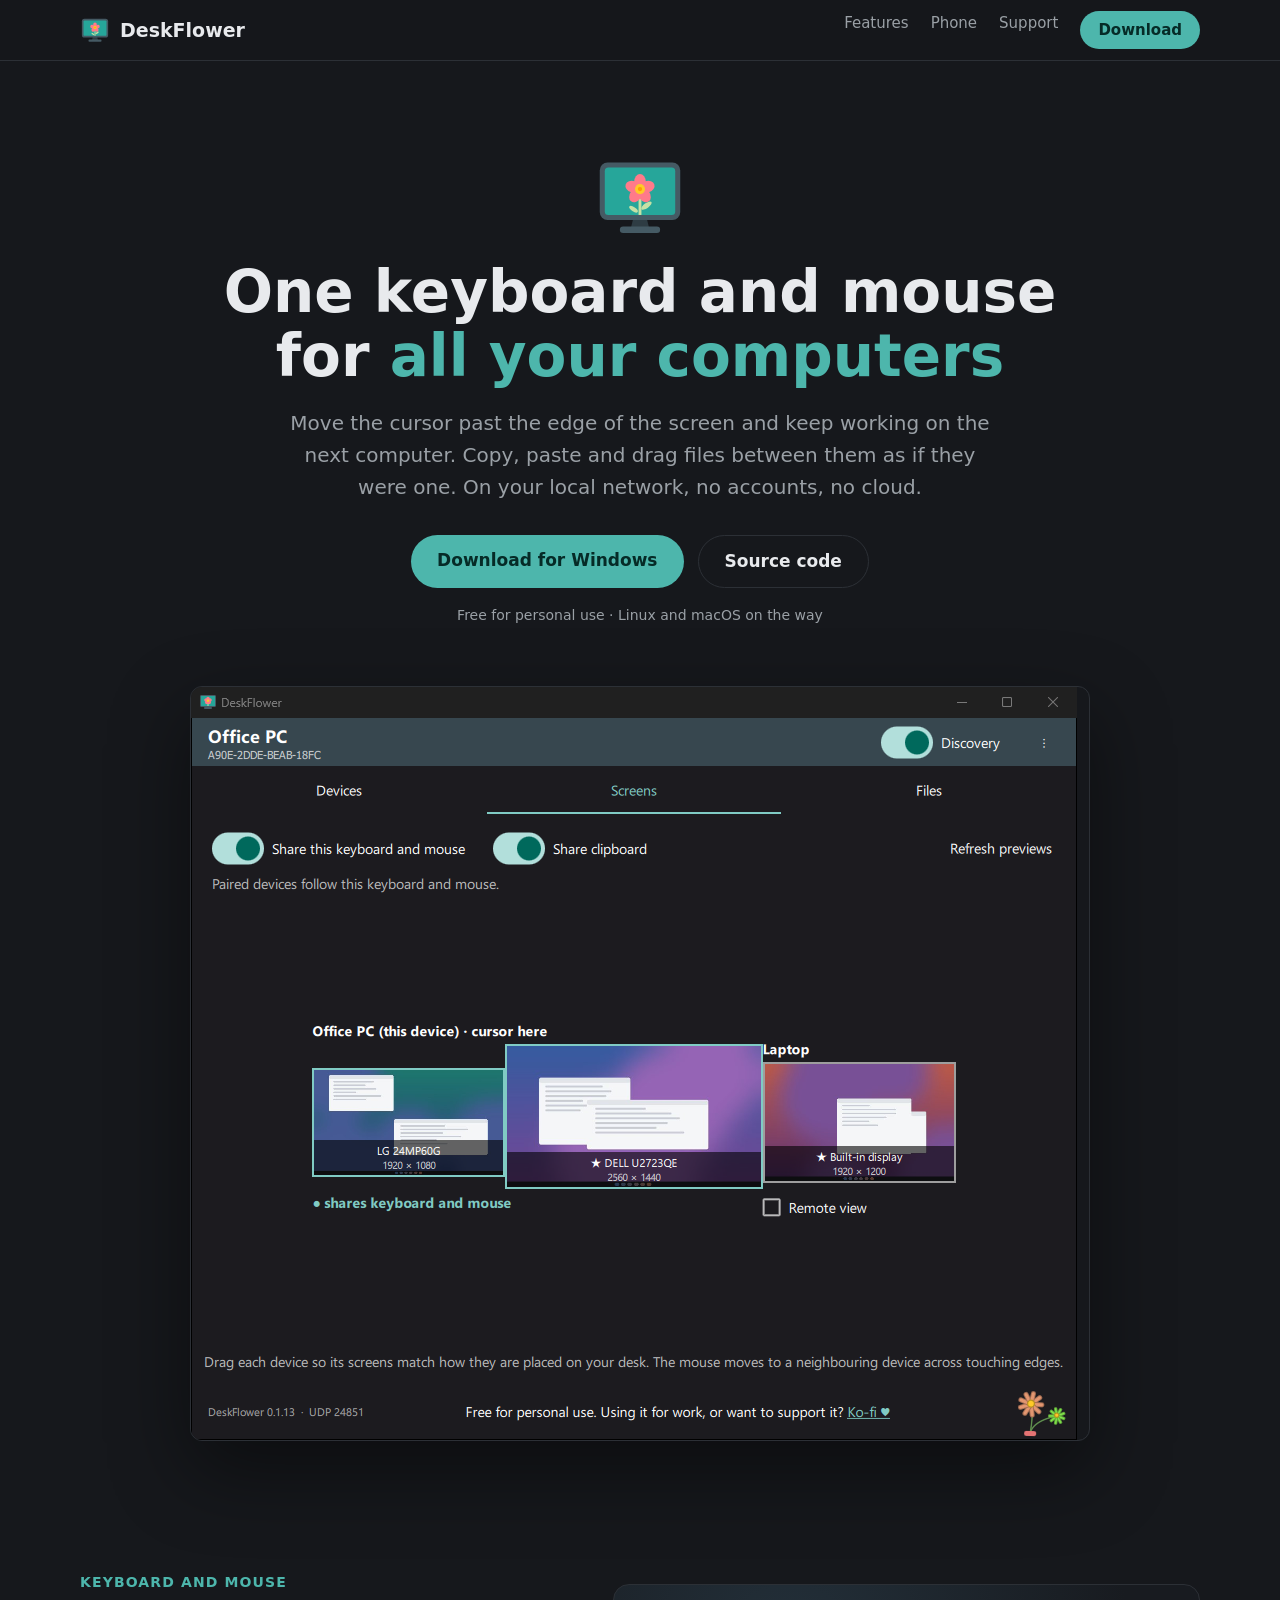
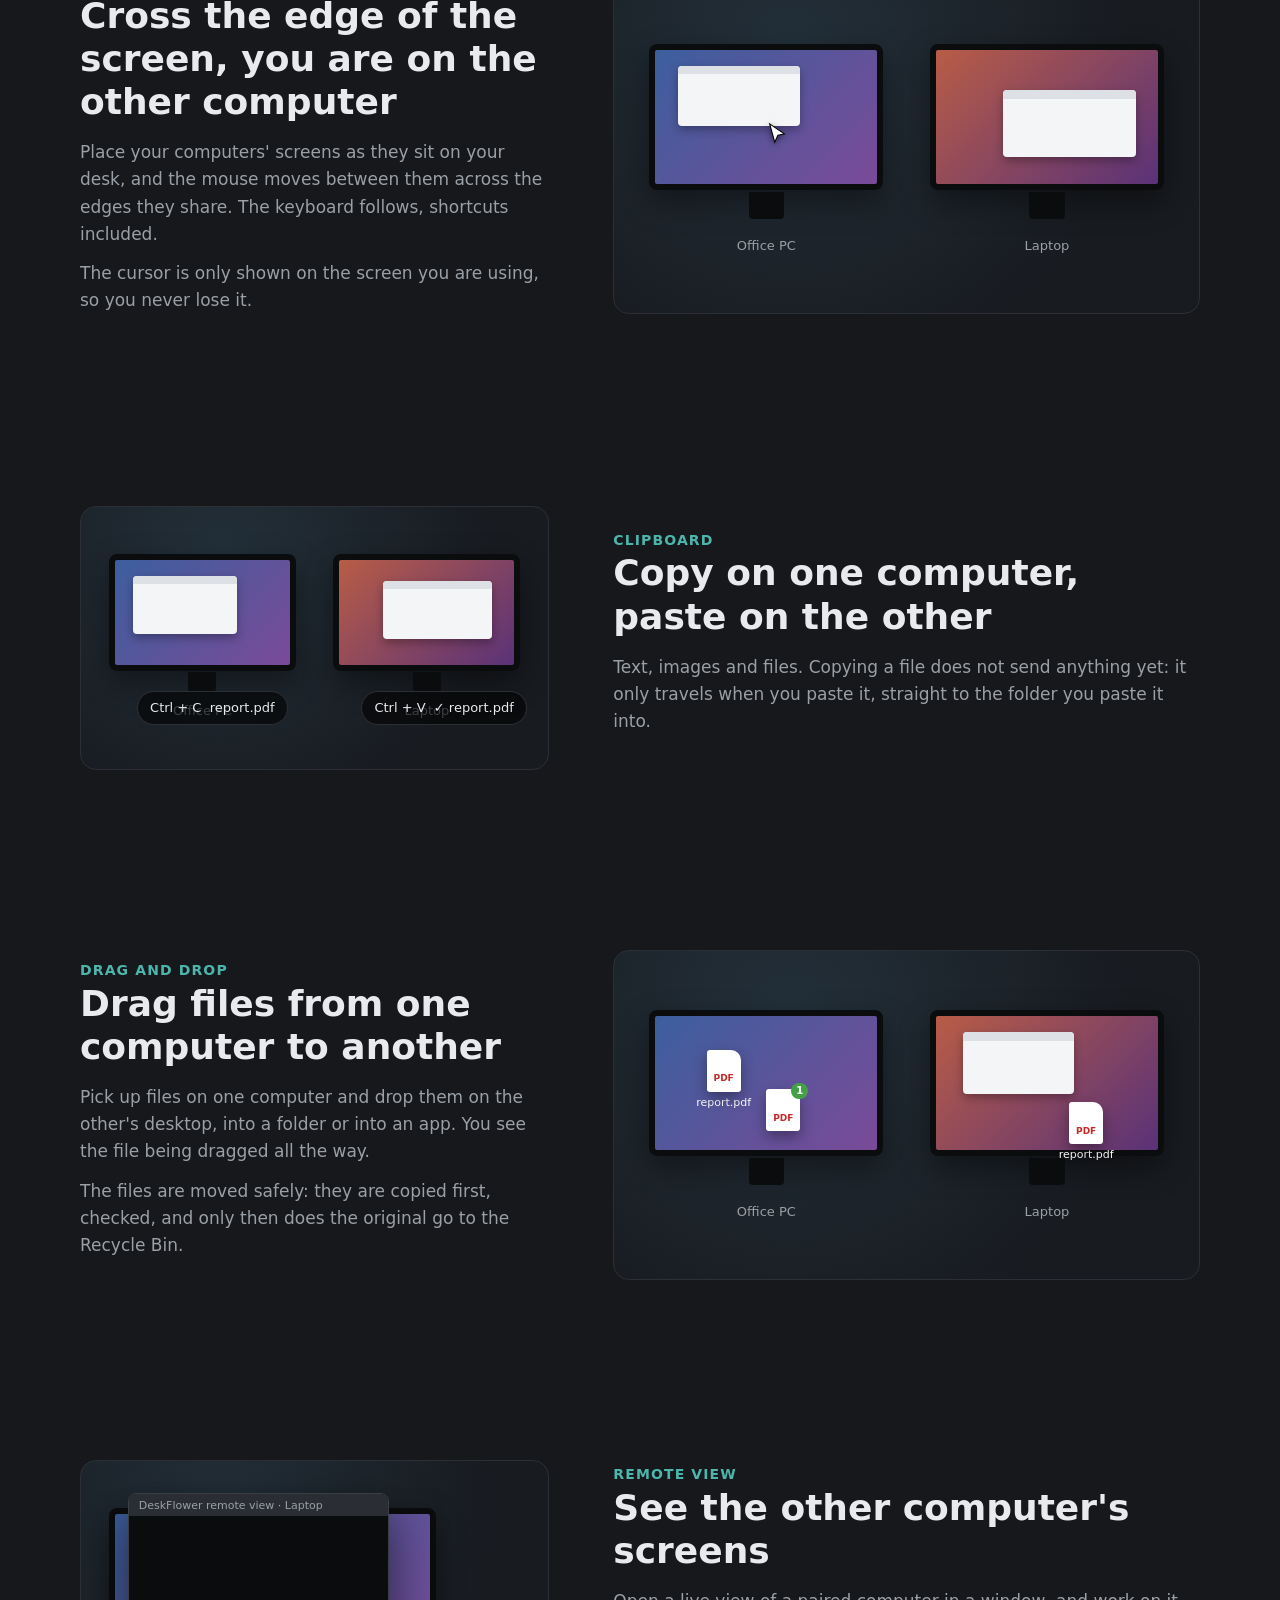
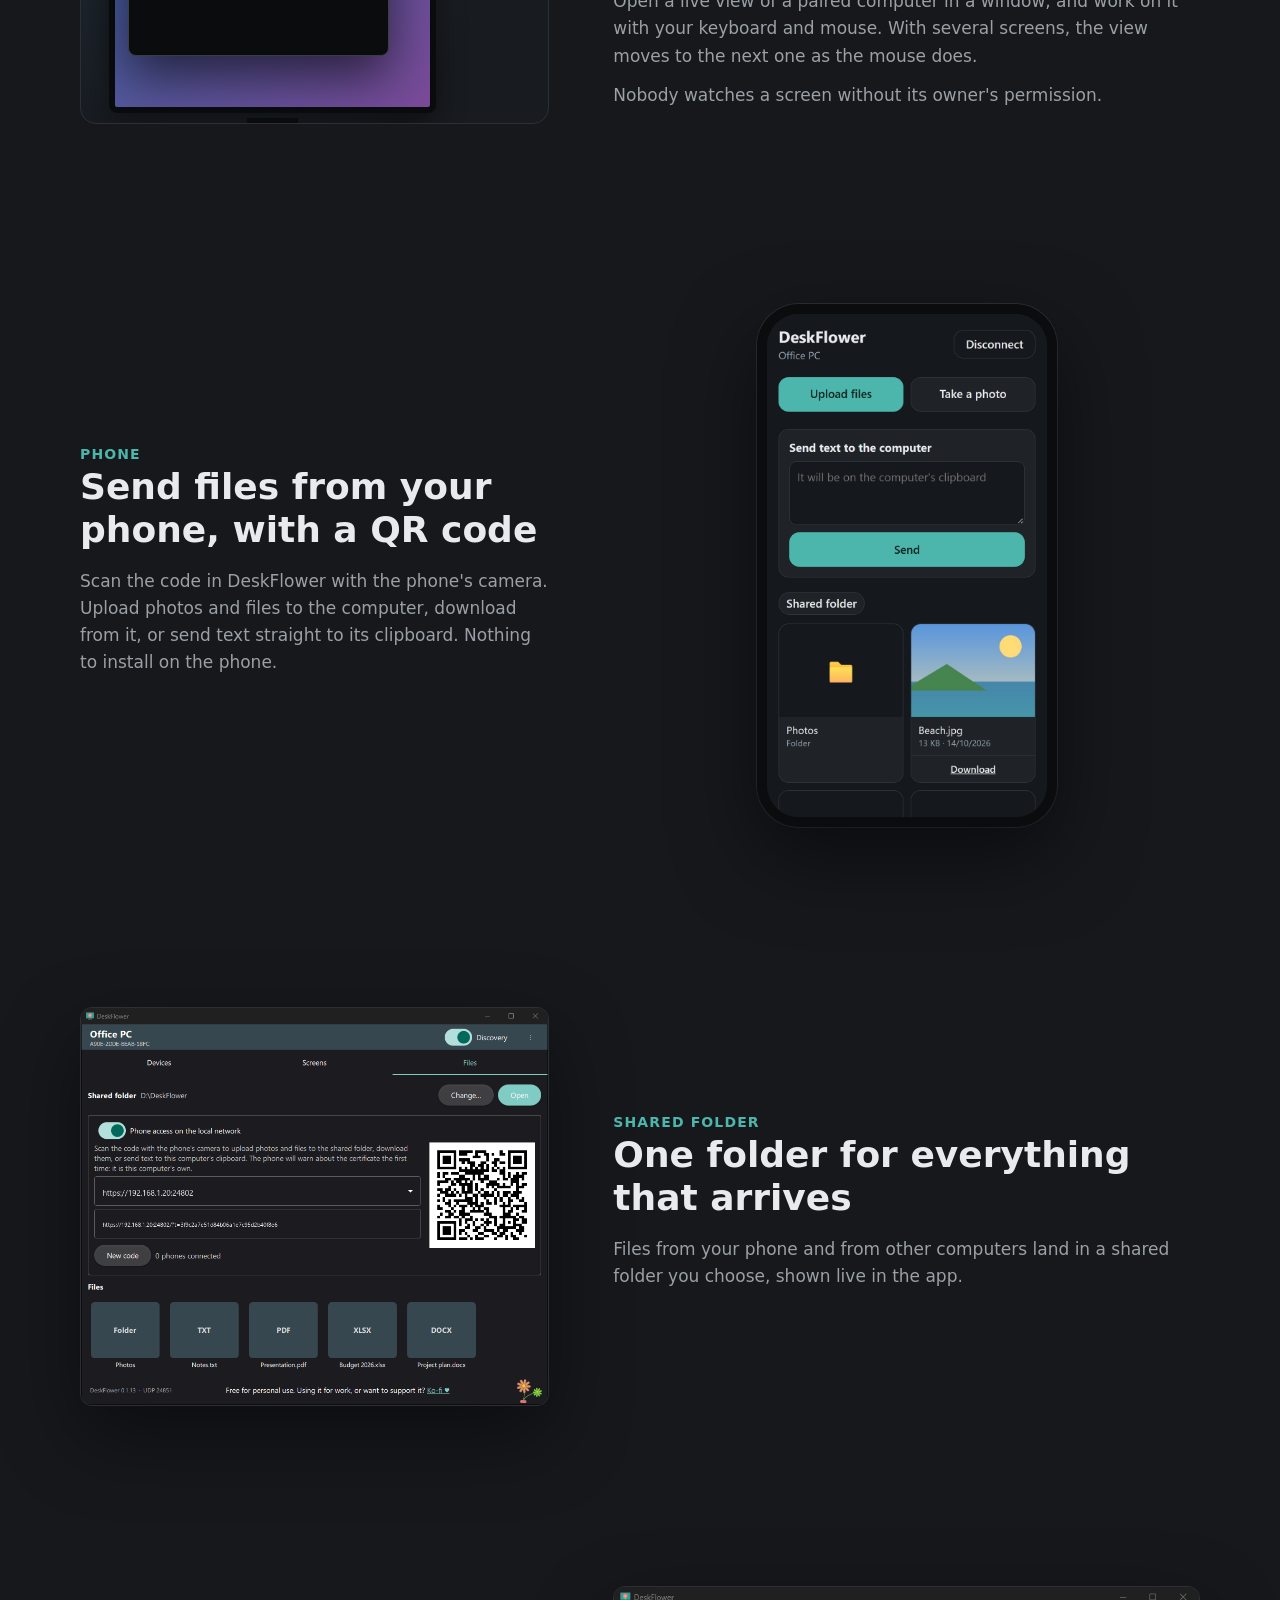
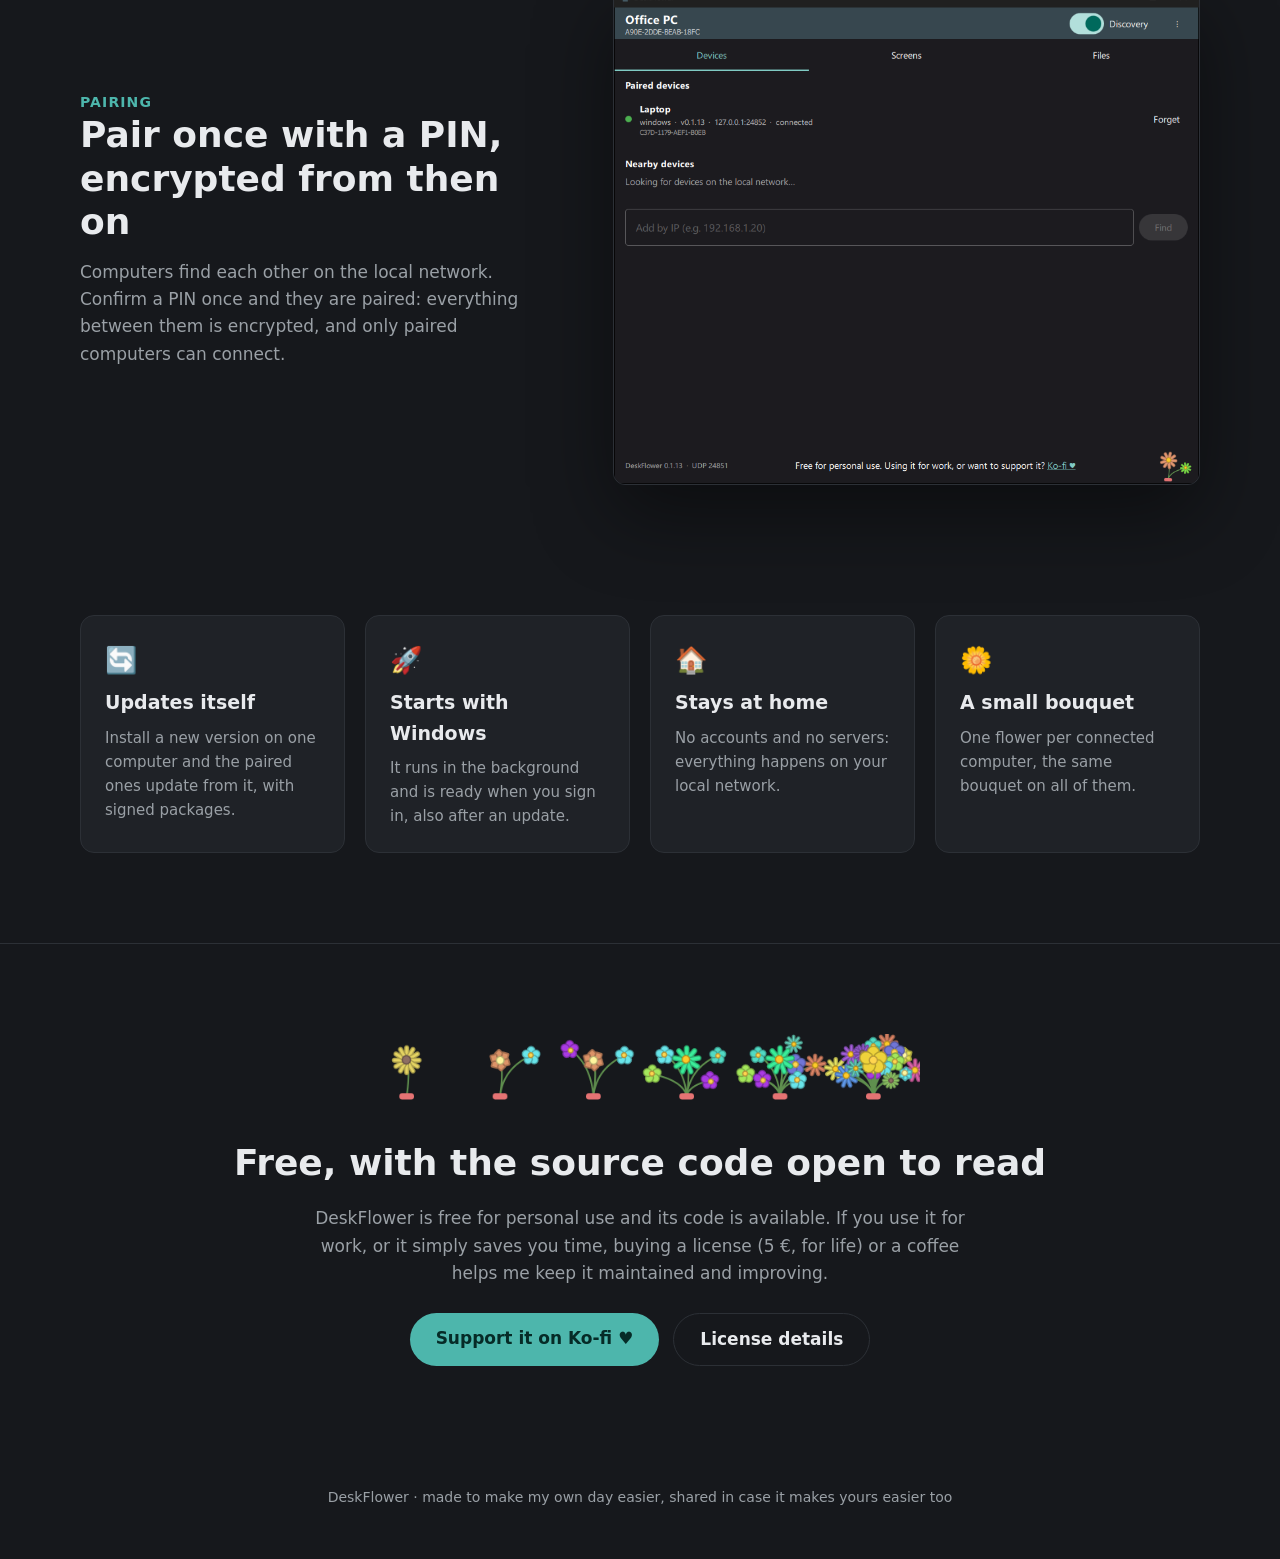
==== docs/index.html @ 0af8bdaa "DeskFlower 0.1.13 Shares keyboard, mouse, clipboard and files between computers on the local network" ====
<!doctype html>
<!-- GitHub Pages entry (Settings > Pages > Deploy from a branch: main, /docs).
     The download and source links point at REPO below: set it to the published repository. -->
<html lang="en">
<head>
  <meta charset="utf-8">
  <meta name="viewport" content="width=device-width, initial-scale=1">
  <title>DeskFlower: one keyboard and mouse for all your computers</title>
  <meta name="description" content="Share keyboard, mouse, clipboard and files between computers on your local network. Drag files from one computer to another, see their screens, send files from your phone.">
  <link rel="icon" href="img/icon.svg" type="image/svg+xml">
  <style>
    :root {
      --bg: #16181c; --panel: #1f2227; --line: #2c3036; --text: #e8eaed; --muted: #9aa0a6;
      --accent: #4db6ac; --accent-dark: #00796b; --petal: #f48fb1;
    }
    * { box-sizing: border-box; }
    html { scroll-behavior: smooth; }
    body { margin: 0; background: var(--bg); color: var(--text); line-height: 1.6;
           font: 17px/1.6 "Segoe UI", system-ui, -apple-system, Roboto, sans-serif; }
    a { color: var(--accent); }
    img { max-width: 100%; height: auto; display: block; }
    .wrap { width: min(1120px, 92vw); margin: 0 auto; }

    /* Header */
    header { position: sticky; top: 0; z-index: 10; background: rgba(22, 24, 28, .85);
             backdrop-filter: blur(10px); border-bottom: 1px solid var(--line); }
    header .wrap { display: flex; align-items: center; gap: 12px; height: 60px; }
    header .brand { display: flex; align-items: center; gap: 10px; font-weight: 700; font-size: 19px;
                    color: var(--text); text-decoration: none; }
    header nav { margin-left: auto; display: flex; gap: 22px; }
    header nav a { color: var(--muted); text-decoration: none; font-size: 15px; }
    header nav a:hover { color: var(--text); }
    @media (max-width: 700px) { header nav a:not(.btn) { display: none; } }

    .btn { display: inline-block; padding: 12px 26px; border-radius: 999px; background: var(--accent);
           color: #062b27; font-weight: 600; text-decoration: none; transition: transform .15s; }
    .btn:hover { transform: translateY(-2px); }
    .btn.ghost { background: transparent; color: var(--text); border: 1px solid var(--line); }
    header .btn { padding: 7px 18px; font-size: 15px; }

    /* Hero */
    .hero { text-align: center; padding: 90px 0 40px; }
    .hero img.logo { width: 92px; margin: 0 auto 18px; animation: sway 5s ease-in-out infinite; transform-origin: bottom; }
    .hero h1 { font-size: clamp(34px, 6vw, 58px); line-height: 1.1; margin: 0 0 18px; }
    .hero h1 span { color: var(--accent); }
    .hero p { color: var(--muted); font-size: 20px; max-width: 720px; margin: 0 auto 32px; }
    .hero .actions { display: flex; gap: 14px; justify-content: center; flex-wrap: wrap; }
    .hero .note { font-size: 14px; margin-top: 16px; }
    .hero .shot { margin: 60px auto 0; max-width: 900px; }
    @keyframes sway { 50% { transform: rotate(4deg); } }

    .shot { border-radius: 12px; overflow: hidden; border: 1px solid var(--line);
            box-shadow: 0 30px 80px rgba(0, 0, 0, .45); }

    /* Features, revealed while scrolling */
    .feature { display: grid; grid-template-columns: 1fr 1.25fr; gap: 64px; align-items: center; padding: 90px 0; }
    .feature:nth-of-type(even) .text { order: 2; }
    .feature h2 { font-size: clamp(26px, 3.4vw, 36px); line-height: 1.2; margin: 0 0 16px; }
    .feature p { color: var(--muted); margin: 0 0 12px; }
    .feature .tag { color: var(--accent); font-weight: 600; font-size: 14px; letter-spacing: .08em; text-transform: uppercase; }
    @media (max-width: 860px) {
      .feature { grid-template-columns: 1fr; gap: 32px; padding: 60px 0; }
      .feature:nth-of-type(even) .text { order: 0; }
    }
    .reveal { opacity: 0; transform: translateY(40px); transition: opacity .8s ease, transform .8s ease; }
    .reveal.visible { opacity: 1; transform: none; }
    .reveal .media { transition: transform 1s ease .15s; transform: scale(.96); }
    .reveal.visible .media { transform: none; }
    @media (prefers-reduced-motion: reduce) {
      .reveal, .reveal .media { opacity: 1; transform: none; transition: none; }
      *, *::before, *::after { animation: none !important; }
    }

    .phone { width: 300px; margin: 0 auto; border: 10px solid #0b0c0e; border-radius: 42px; overflow: hidden;
             box-shadow: 0 30px 80px rgba(0, 0, 0, .5), 0 0 0 1px var(--line); }
    .phone img { width: 100%; aspect-ratio: 390 / 700; object-fit: cover; object-position: top; }

    /* Illustrations: two computers on a desk */
    .desk { position: relative; aspect-ratio: 16 / 9; border-radius: 16px; background:
            radial-gradient(circle at 30% 20%, #23303a, #181b20 70%); border: 1px solid var(--line); overflow: hidden; }
    .monitor { position: absolute; top: 18%; width: 40%; aspect-ratio: 16 / 10; border-radius: 8px;
               border: 6px solid #0b0c0e; box-shadow: 0 12px 30px rgba(0, 0, 0, .4); }
    .monitor::after { content: ""; position: absolute; left: 42%; bottom: -26%; width: 16%; height: 20%;
                      background: #0b0c0e; border-radius: 0 0 4px 4px; }
    .monitor.left { left: 6%; background: linear-gradient(135deg, #3c5f9e, #7a4a98); }
    .monitor.right { right: 6%; background: linear-gradient(135deg, #b85c46, #5a3278); }
    .monitor .label { position: absolute; bottom: -54%; width: 100%; text-align: center; font-size: 13px; color: var(--muted); }
    .monitor .win { position: absolute; background: #f4f5f7; border-radius: 4px; box-shadow: 0 4px 10px rgba(0, 0, 0, .3); }
    .monitor .win::before { content: ""; position: absolute; inset: 0 0 auto 0; height: 14%; min-height: 6px;
                            background: #dde0e5; border-radius: 4px 4px 0 0; }
    .cursor, .item { position: absolute; z-index: 3; top: 42%; left: 26%; }
    .cursor svg { width: 22px; filter: drop-shadow(0 2px 3px rgba(0, 0, 0, .5)); }
    .item { display: flex; flex-direction: column; align-items: center; gap: 2px; font-size: 11px; color: #fff; }
    .file { width: 34px; height: 42px; background: #fff; border-radius: 3px 10px 3px 3px; position: relative;
            box-shadow: 0 6px 14px rgba(0, 0, 0, .35); }
    .file::after { content: "PDF"; position: absolute; bottom: 6px; left: 0; right: 0; text-align: center;
                   font-size: 9px; font-weight: 700; color: #c62828; }
    .badge { position: absolute; top: -6px; right: -8px; background: #43a047; color: #fff; border-radius: 9px;
             font-size: 10px; padding: 0 5px; font-weight: 700; }
    .chip { position: absolute; z-index: 4; padding: 6px 12px; border-radius: 999px; font-size: 13px;
            background: rgba(0, 0, 0, .6); border: 1px solid var(--line); white-space: nowrap; }

    .visible .glide { animation: glide 6s ease-in-out infinite; }
    @keyframes glide {
      0%, 10% { left: 22%; top: 46%; }
      45%, 60% { left: 72%; top: 40%; }
      95%, 100% { left: 22%; top: 46%; }
    }
    .visible .carry { animation: carry 6s ease-in-out infinite; }
    @keyframes carry {
      0%, 12% { left: 18%; top: 40%; opacity: 1; }
      55% { left: 74%; top: 52%; opacity: 1; }
      75% { left: 74%; top: 52%; opacity: 1; }
      85%, 100% { left: 74%; top: 52%; opacity: 0; }
    }
    .visible .landed { animation: landed 6s ease-in-out infinite; }
    @keyframes landed { 0%, 72% { opacity: 0; } 80%, 100% { opacity: 1; } }
    .visible .ghost-left { animation: ghost 6s ease-in-out infinite; }
    @keyframes ghost { 0%, 80% { opacity: 1; } 90%, 100% { opacity: .15; } }
    .visible .pop { animation: pop 6s ease-in-out infinite; }
    @keyframes pop { 0%, 18% { opacity: 0; transform: translateY(6px); } 24%, 46% { opacity: 1; transform: none; }
                     52%, 62% { opacity: 0; } 68%, 90% { opacity: 1; } 96%, 100% { opacity: 0; } }
    .visible .pop2 { animation: pop2 6s ease-in-out infinite; }
    @keyframes pop2 { 0%, 62% { opacity: 0; } 68%, 90% { opacity: 1; } 96%, 100% { opacity: 0; } }

    /* Remote view: a window showing the other computer */
    .viewer { position: absolute; left: 10%; top: 12%; width: 56%; aspect-ratio: 16 / 10; z-index: 3;
              border-radius: 8px; overflow: hidden; border: 1px solid #3a3f46; background: #0b0c0e;
              box-shadow: 0 20px 50px rgba(0, 0, 0, .6); }
    .viewer .bar { height: 22px; background: #2a2d33; font-size: 11px; color: var(--muted); padding: 3px 10px; }
    .viewer .screen { position: absolute; inset: 22px 0 0 0; transition: background 1s; }
    .visible .viewer .screen { animation: screens 7s ease-in-out infinite; }
    @keyframes screens {
      0%, 45% { background: linear-gradient(135deg, #b85c46, #5a3278); }
      55%, 100% { background: linear-gradient(135deg, #2e7d6f, #1f3f73); }
    }

    /* Small things */
    .grid { display: grid; grid-template-columns: repeat(auto-fit, minmax(240px, 1fr)); gap: 20px; padding: 40px 0 90px; }
    .card { background: var(--panel); border: 1px solid var(--line); border-radius: 14px; padding: 24px; }
    .card h3 { margin: 6px 0 8px; font-size: 19px; }
    .card p { margin: 0; color: var(--muted); font-size: 15px; }
    .card .ico { font-size: 26px; }

    .support { text-align: center; padding: 90px 0; border-top: 1px solid var(--line); }
    .support h2 { font-size: clamp(26px, 3.4vw, 36px); margin: 0 0 14px; }
    .support p { color: var(--muted); max-width: 680px; margin: 0 auto 26px; }
    .bouquet { max-width: 560px; margin: 0 auto 30px; }
    footer { color: var(--muted); font-size: 14px; text-align: center; padding: 30px 0 50px; }
  </style>
</head>
<body>
  <header>
    <div class="wrap">
      <a class="brand" href="#"><img src="img/icon.svg" width="30" height="30" alt="">DeskFlower</a>
      <nav>
        <a href="#keyboard">Features</a>
        <a href="#phone">Phone</a>
        <a href="#support">Support</a>
        <a class="btn js-download" href="#">Download</a>
      </nav>
    </div>
  </header>

  <main>
    <section class="hero wrap">
      <img class="logo" src="img/icon.svg" alt="DeskFlower icon">
      <h1>One keyboard and mouse<br>for <span>all your computers</span></h1>
      <p>Move the cursor past the edge of the screen and keep working on the next computer.
         Copy, paste and drag files between them as if they were one. On your local network, no accounts, no cloud.</p>
      <div class="actions">
        <a class="btn js-download" href="#">Download for Windows</a>
        <a class="btn ghost js-source" href="#">Source code</a>
      </div>
      <p class="note">Free for personal use · Linux and macOS on the way</p>
      <div class="shot reveal"><img class="media" src="img/screens.png" alt="DeskFlower window: the screens of two computers placed side by side" width="886" height="753"></div>
    </section>

    <div class="wrap">
      <section class="feature reveal" id="keyboard">
        <div class="text">
          <div class="tag">Keyboard and mouse</div>
          <h2>Cross the edge of the screen, you are on the other computer</h2>
          <p>Place your computers' screens as they sit on your desk, and the mouse moves between them across
             the edges they share. The keyboard follows, shortcuts included.</p>
          <p>The cursor is only shown on the screen you are using, so you never lose it.</p>
        </div>
        <div class="desk media" aria-hidden="true">
          <div class="monitor left"><div class="win" style="left:10%;top:12%;width:55%;height:45%"></div><div class="label">Office PC</div></div>
          <div class="monitor right"><div class="win" style="left:30%;top:30%;width:60%;height:50%"></div><div class="label">Laptop</div></div>
          <div class="cursor glide"><svg viewBox="0 0 24 24"><path d="M4 2l16 11-7 1.5L9.5 22z" fill="#fff" stroke="#000" stroke-width="1.2"/></svg></div>
        </div>
      </section>

      <section class="feature reveal">
        <div class="text">
          <div class="tag">Clipboard</div>
          <h2>Copy on one computer, paste on the other</h2>
          <p>Text, images and files. Copying a file does not send anything yet: it only travels when you paste it,
             straight to the folder you paste it into.</p>
        </div>
        <div class="desk media" aria-hidden="true">
          <div class="monitor left"><div class="win" style="left:10%;top:15%;width:60%;height:55%"></div><div class="label">Office PC</div></div>
          <div class="monitor right"><div class="win" style="left:25%;top:20%;width:62%;height:55%"></div><div class="label">Laptop</div></div>
          <div class="chip pop" style="left:12%;top:70%">Ctrl + C &nbsp;report.pdf</div>
          <div class="chip pop2" style="left:60%;top:70%">Ctrl + V &nbsp;✓ report.pdf</div>
        </div>
      </section>

      <section class="feature reveal">
        <div class="text">
          <div class="tag">Drag and drop</div>
          <h2>Drag files from one computer to another</h2>
          <p>Pick up files on one computer and drop them on the other's desktop, into a folder or into an app.
             You see the file being dragged all the way.</p>
          <p>The files are moved safely: they are copied first, checked, and only then does the original go to
             the Recycle Bin.</p>
        </div>
        <div class="desk media" aria-hidden="true">
          <div class="monitor left"><div class="label">Office PC</div></div>
          <div class="monitor right"><div class="win" style="left:12%;top:12%;width:50%;height:46%"></div><div class="label">Laptop</div></div>
          <div class="item ghost-left" style="left:14%;top:30%"><div class="file"></div>report.pdf</div>
          <div class="item carry"><div class="file"><span class="badge">1</span></div></div>
          <div class="item landed" style="left:76%;top:46%"><div class="file"></div>report.pdf</div>
        </div>
      </section>

      <section class="feature reveal">
        <div class="text">
          <div class="tag">Remote view</div>
          <h2>See the other computer's screens</h2>
          <p>Open a live view of a paired computer in a window, and work on it with your keyboard and mouse.
             With several screens, the view moves to the next one as the mouse does.</p>
          <p>Nobody watches a screen without its owner's permission.</p>
        </div>
        <div class="desk media" aria-hidden="true">
          <div class="monitor left" style="width:70%;left:6%"></div>
          <div class="viewer"><div class="bar">DeskFlower remote view · Laptop</div><div class="screen"></div></div>
        </div>
      </section>

      <section class="feature reveal" id="phone">
        <div class="text">
          <div class="tag">Phone</div>
          <h2>Send files from your phone, with a QR code</h2>
          <p>Scan the code in DeskFlower with the phone's camera. Upload photos and files to the computer,
             download from it, or send text straight to its clipboard. Nothing to install on the phone.</p>
        </div>
        <div class="phone media"><img src="img/phone.png" alt="DeskFlower's page on a phone: upload files, take a photo, send text, shared folder" width="780" height="1688"></div>
      </section>

      <section class="feature reveal">
        <div class="text">
          <div class="tag">Shared folder</div>
          <h2>One folder for everything that arrives</h2>
          <p>Files from your phone and from other computers land in a shared folder you choose, shown live in the app.</p>
        </div>
        <div class="shot media"><img src="img/files.png" alt="Files tab: shared folder, phone access QR code and files" width="886" height="753"></div>
      </section>

      <section class="feature reveal">
        <div class="text">
          <div class="tag">Pairing</div>
          <h2>Pair once with a PIN, encrypted from then on</h2>
          <p>Computers find each other on the local network. Confirm a PIN once and they are paired:
             everything between them is encrypted, and only paired computers can connect.</p>
        </div>
        <div class="shot media"><img src="img/devices.png" alt="Devices tab: a paired laptop, connected" width="886" height="753"></div>
      </section>
    </div>

    <section class="wrap reveal">
      <div class="grid">
        <div class="card"><div class="ico">🔄</div><h3>Updates itself</h3><p>Install a new version on one computer and the paired ones update from it, with signed packages.</p></div>
        <div class="card"><div class="ico">🚀</div><h3>Starts with Windows</h3><p>It runs in the background and is ready when you sign in, also after an update.</p></div>
        <div class="card"><div class="ico">🏠</div><h3>Stays at home</h3><p>No accounts and no servers: everything happens on your local network.</p></div>
        <div class="card"><div class="ico">🌼</div><h3>A small bouquet</h3><p>One flower per connected computer, the same bouquet on all of them.</p></div>
      </div>
    </section>

    <section class="support reveal" id="support">
      <div class="wrap">
        <img class="bouquet" src="img/bouquets.png" alt="Bouquets with one flower per computer" width="1368" height="170">
        <h2>Free, with the source code open to read</h2>
        <p>DeskFlower is free for personal use and its code is available. If you use it for work, or it simply saves
           you time, buying a license (5 €, for life) or a coffee helps me keep it maintained and improving.</p>
        <div class="actions" style="display:flex;gap:14px;justify-content:center;flex-wrap:wrap">
          <a class="btn" href="https://ko-fi.com/bnogal">Support it on Ko-fi ♥</a>
          <a class="btn ghost js-license" href="#">License details</a>
        </div>
      </div>
    </section>
  </main>

  <footer>DeskFlower · made to make my own day easier, shared in case it makes yours easier too</footer>

  <script>
    // The published repository (owner/name).
    const REPO = 'bnogalm/DeskFlower';
    const base = `https://github.com/${REPO}`;
    document.querySelectorAll('.js-download').forEach(a => a.href = `${base}/releases/latest`);
    document.querySelectorAll('.js-source').forEach(a => a.href = base);
    document.querySelectorAll('.js-license').forEach(a => a.href = `${base}/blob/main/COMMERCIAL-LICENSE.md`);

    // Each section appears as it scrolls into view.
    const io = new IntersectionObserver(entries => {
      for (const e of entries)
        if (e.isIntersecting) { e.target.classList.add('visible'); io.unobserve(e.target); }
    }, { threshold: 0.2 });
    document.querySelectorAll('.reveal').forEach(el => io.observe(el));
  </script>
</body>
</html>
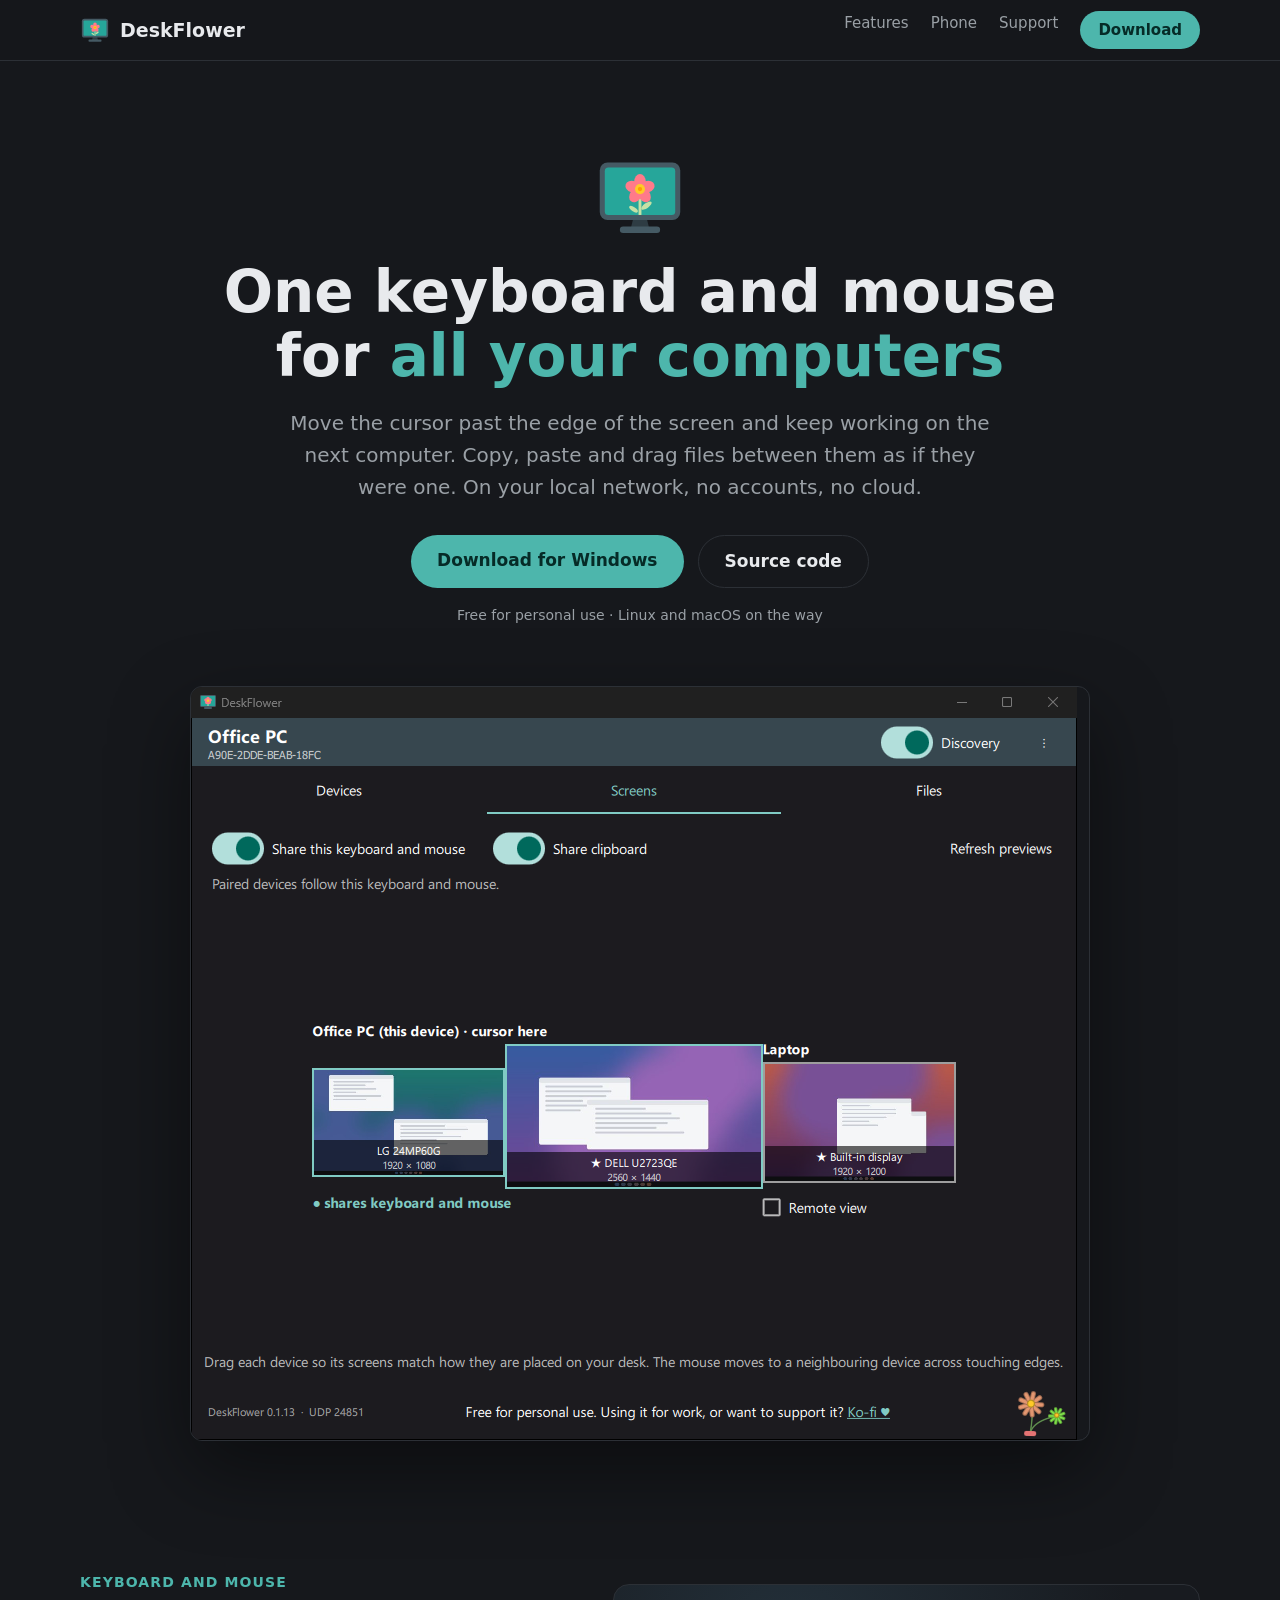
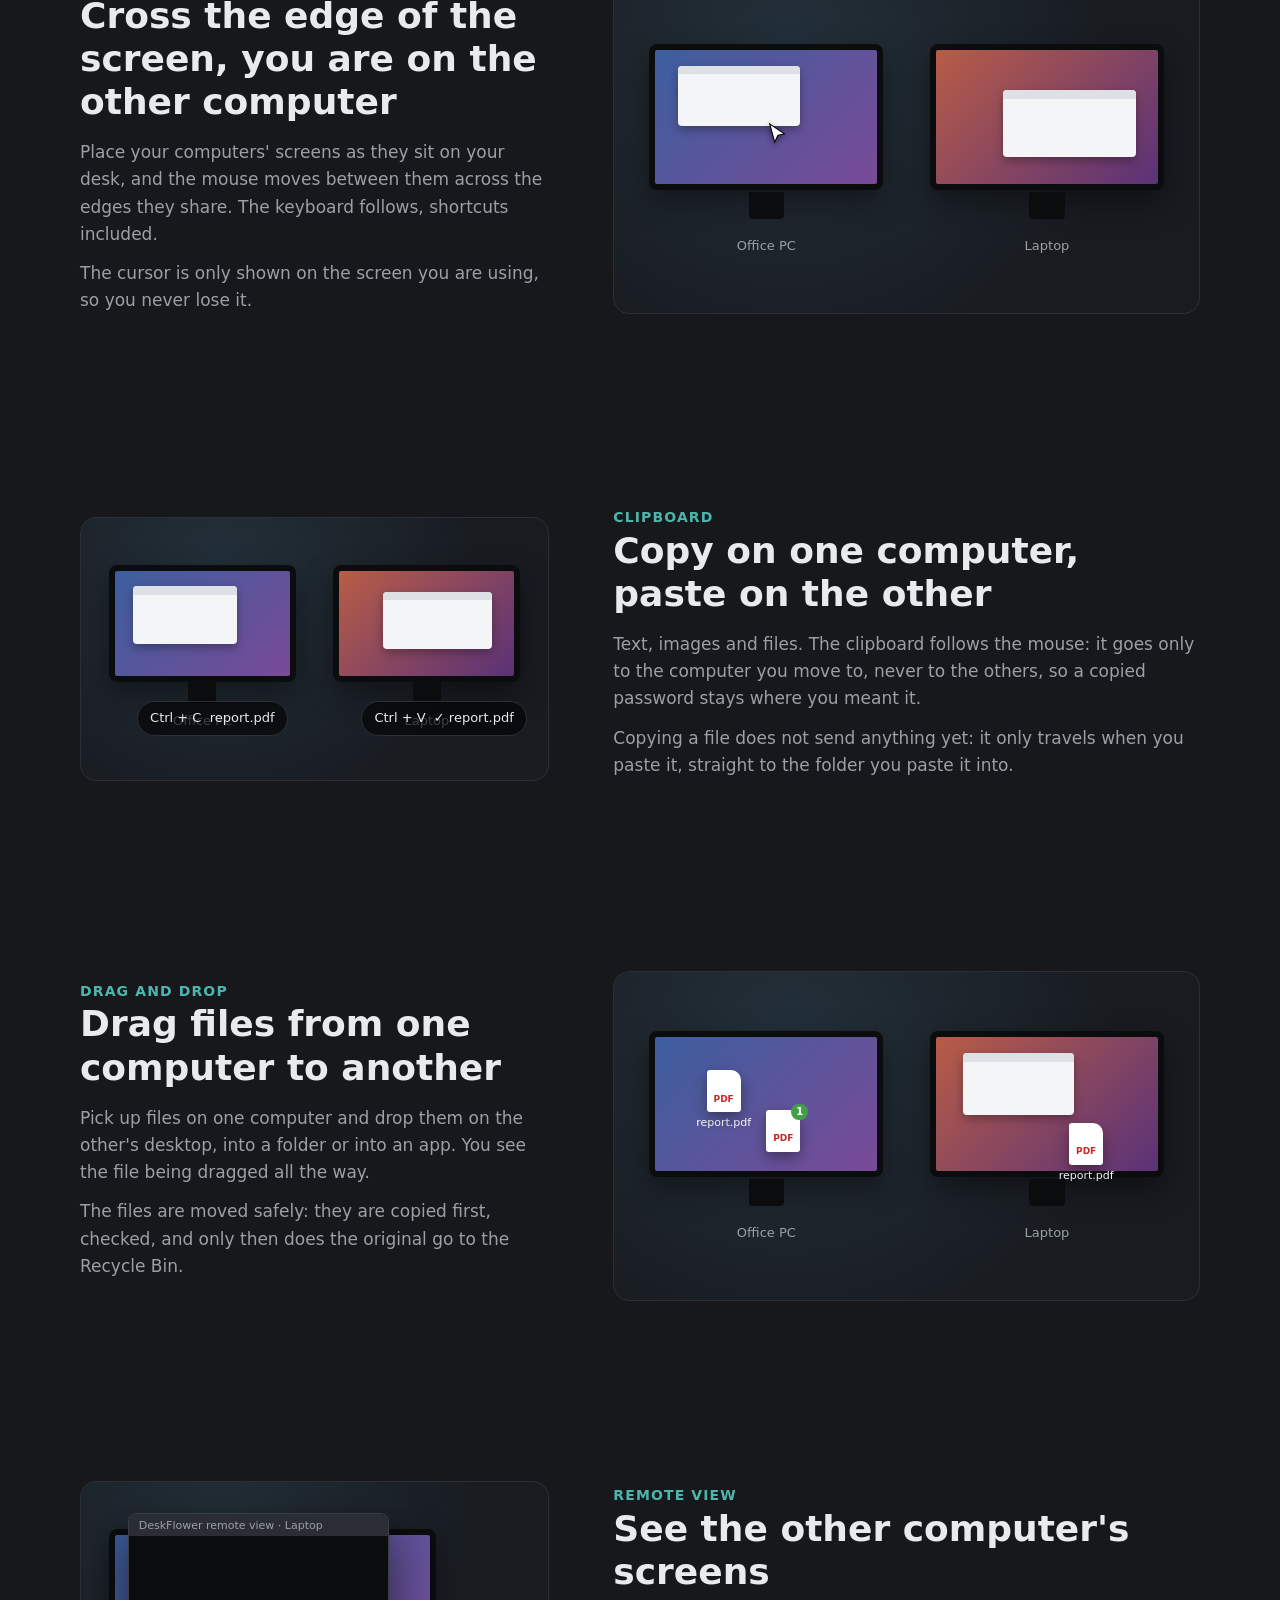
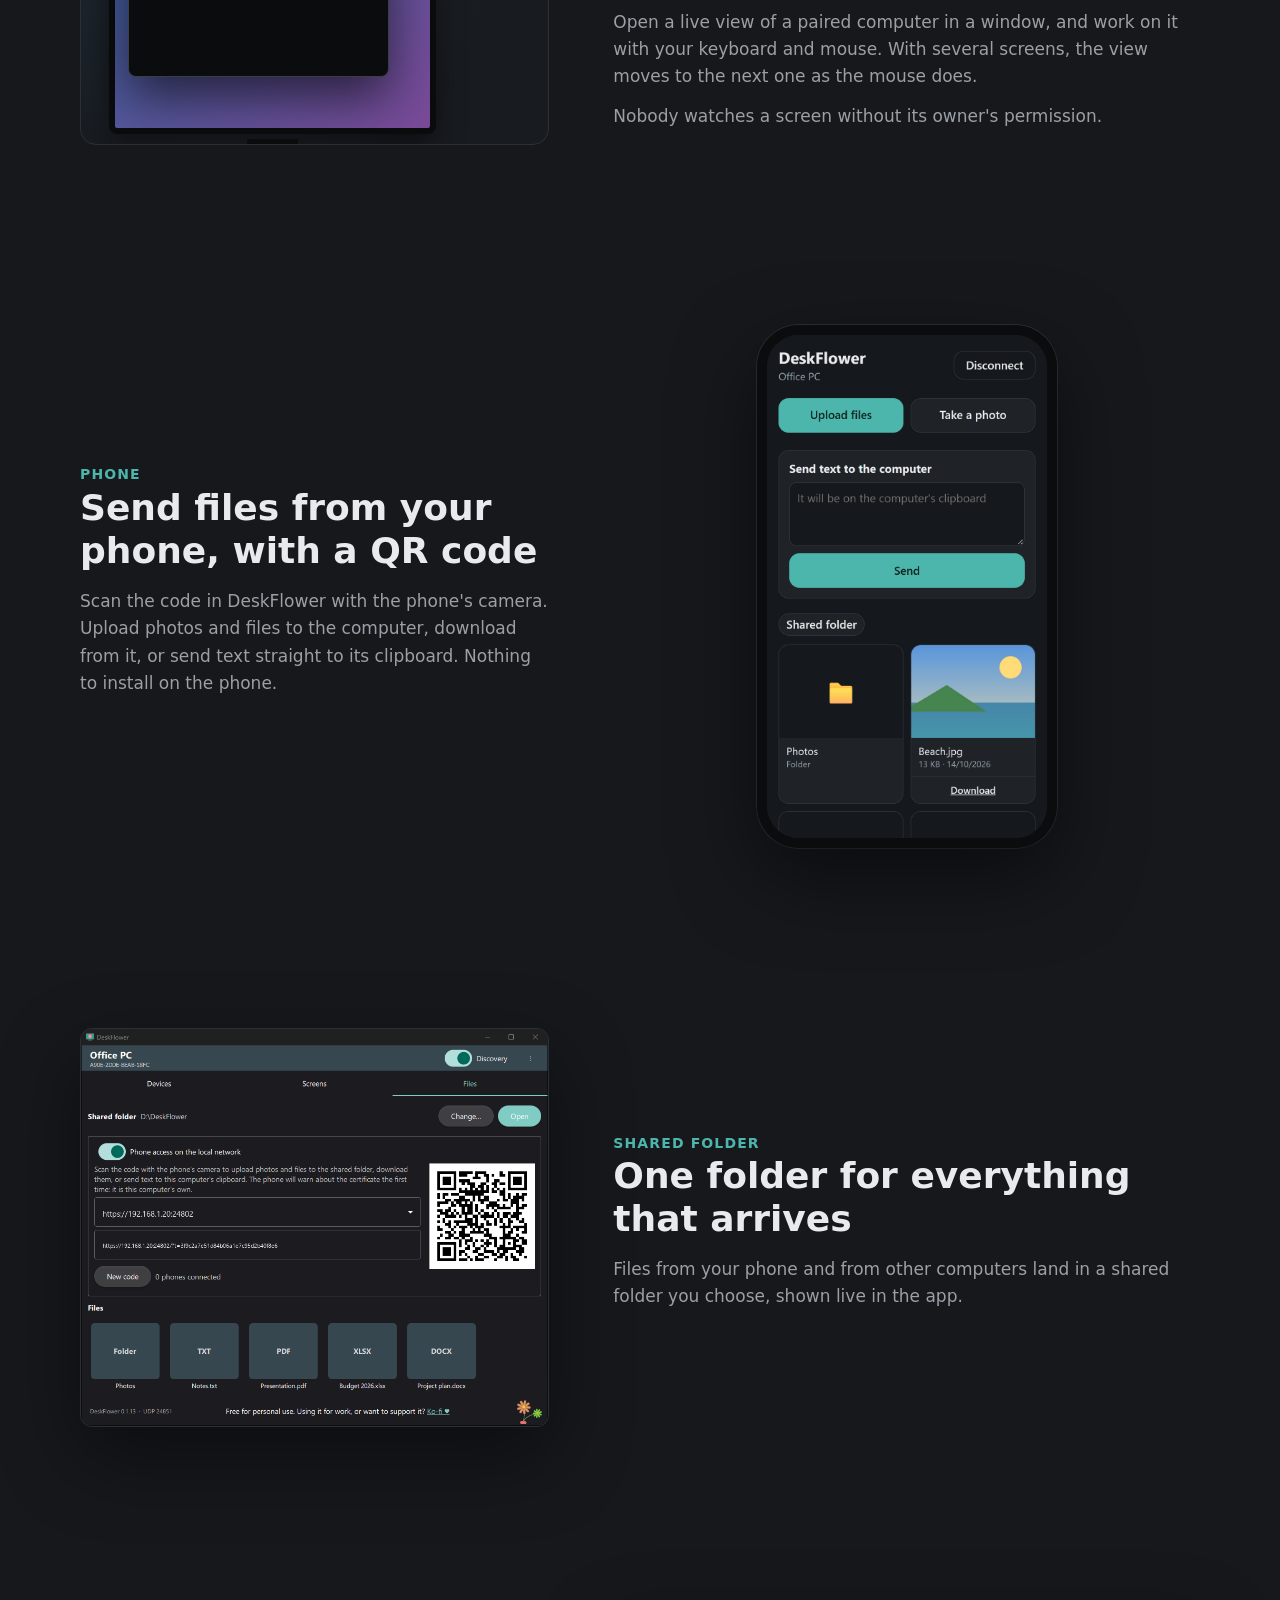
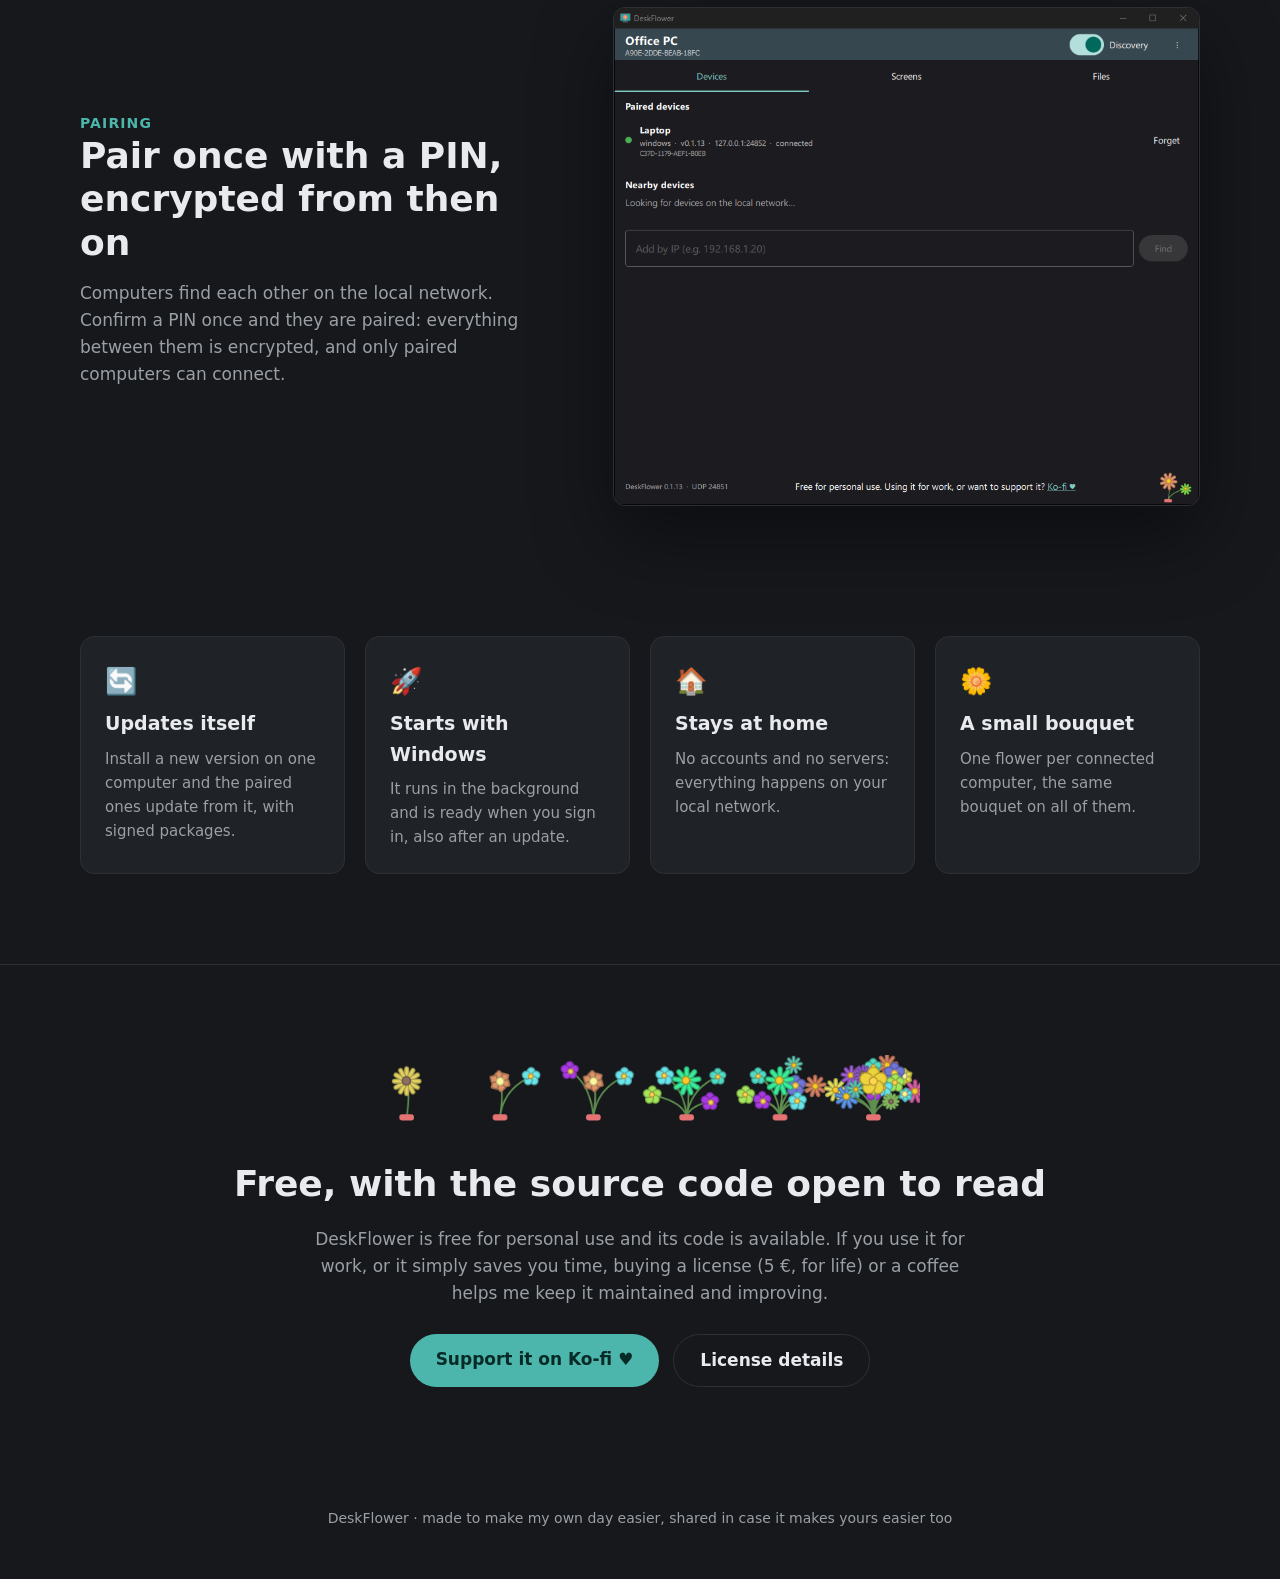
==== commit 18daf47a: "Security: clipboard follows the cursor, pairing lockout, user-only shared folder - Clipboard: no lon" ====
--- a/docs/index.html
+++ b/docs/index.html
@@ -196,8 +196,10 @@
         <div class="text">
           <div class="tag">Clipboard</div>
           <h2>Copy on one computer, paste on the other</h2>
-          <p>Text, images and files. Copying a file does not send anything yet: it only travels when you paste it,
-             straight to the folder you paste it into.</p>
+          <p>Text, images and files. The clipboard follows the mouse: it goes only to the computer you move to,
+             never to the others, so a copied password stays where you meant it.</p>
+          <p>Copying a file does not send anything yet: it only travels when you paste it, straight to the folder
+             you paste it into.</p>
         </div>
         <div class="desk media" aria-hidden="true">
           <div class="monitor left"><div class="win" style="left:10%;top:15%;width:60%;height:55%"></div><div class="label">Office PC</div></div>
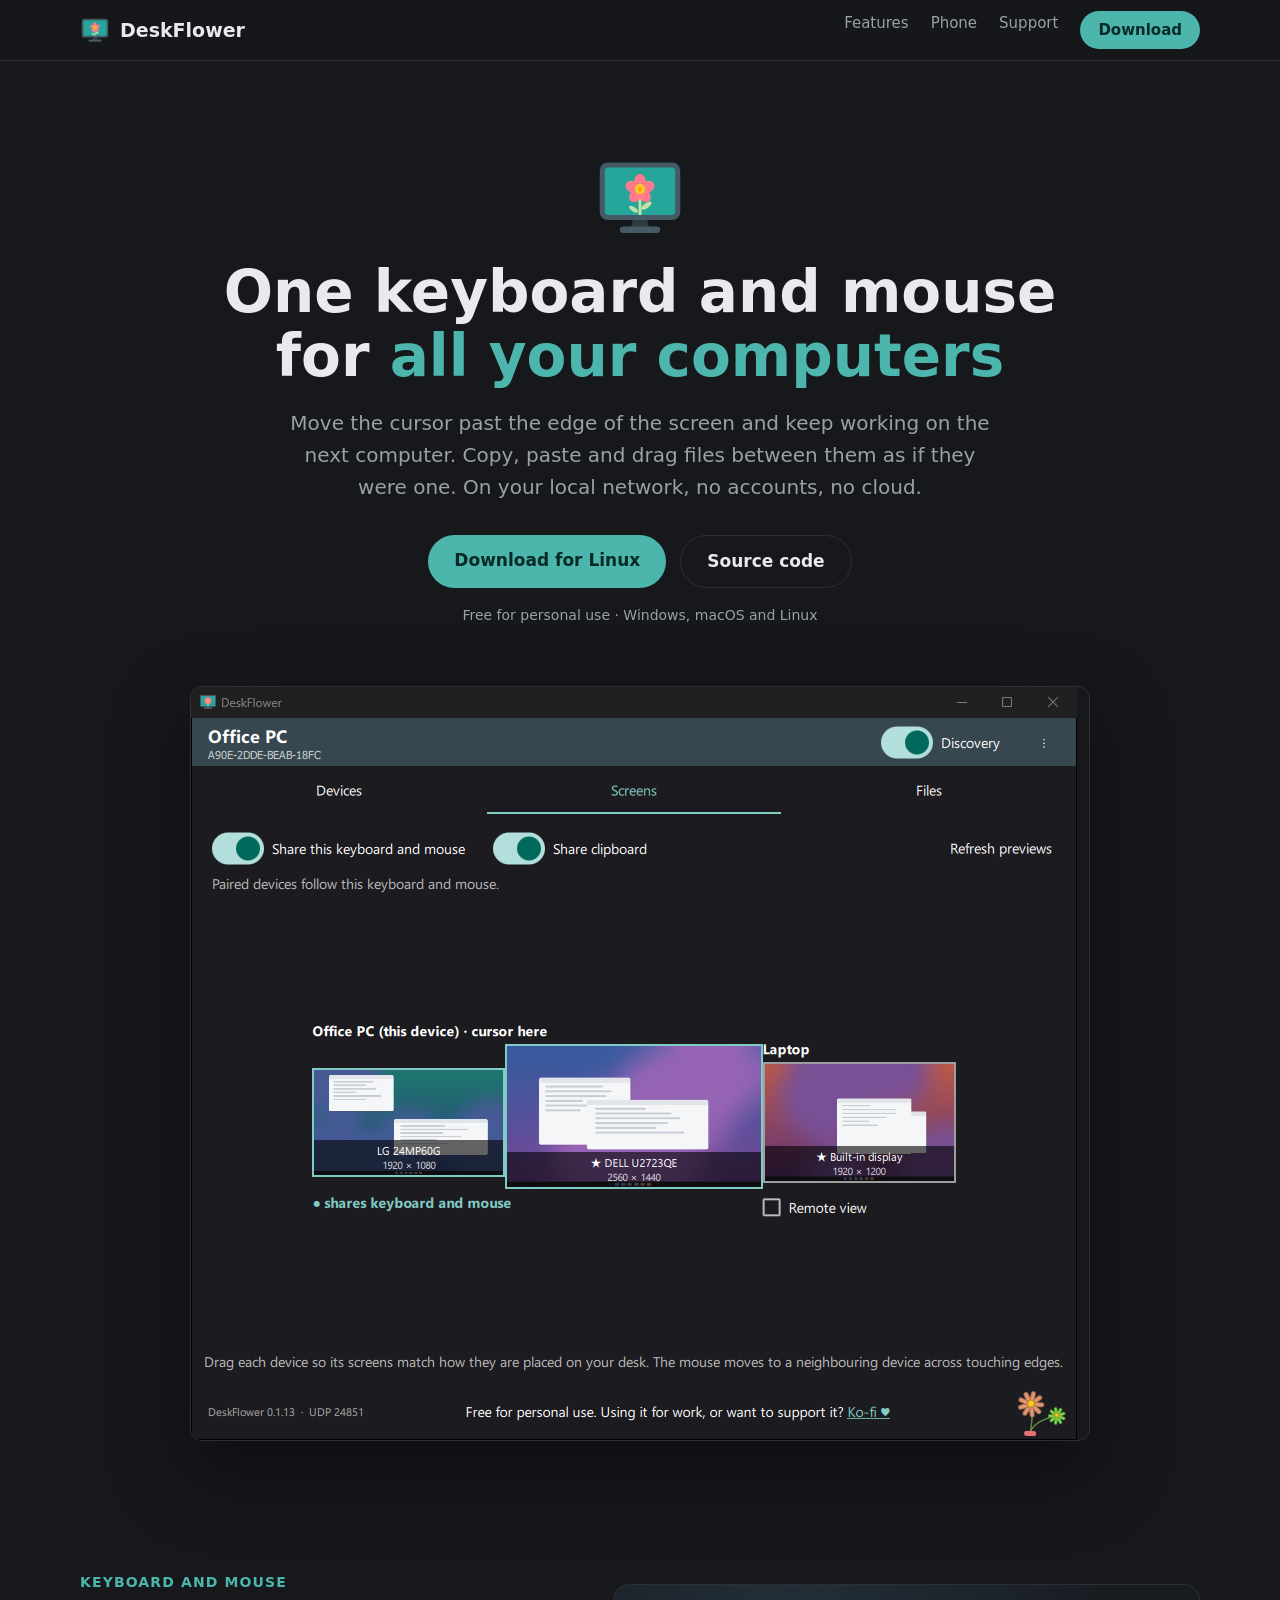
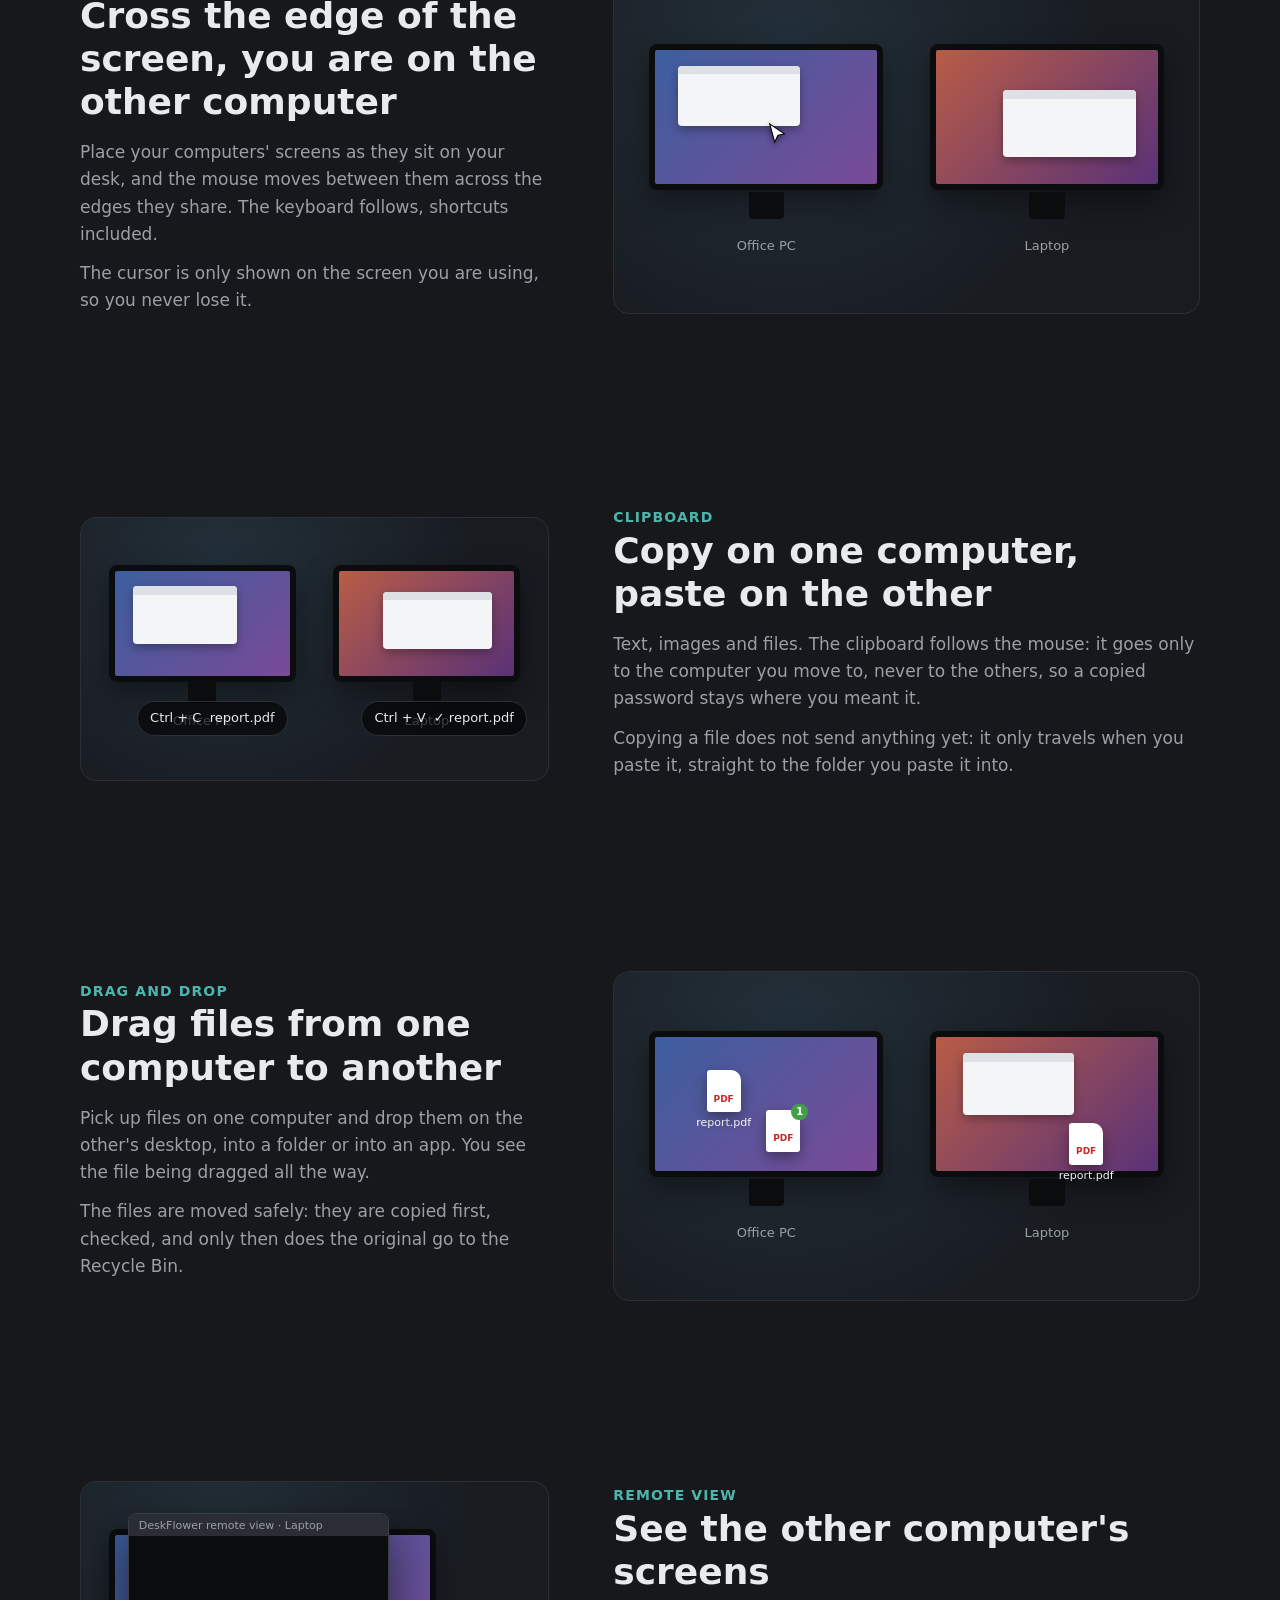
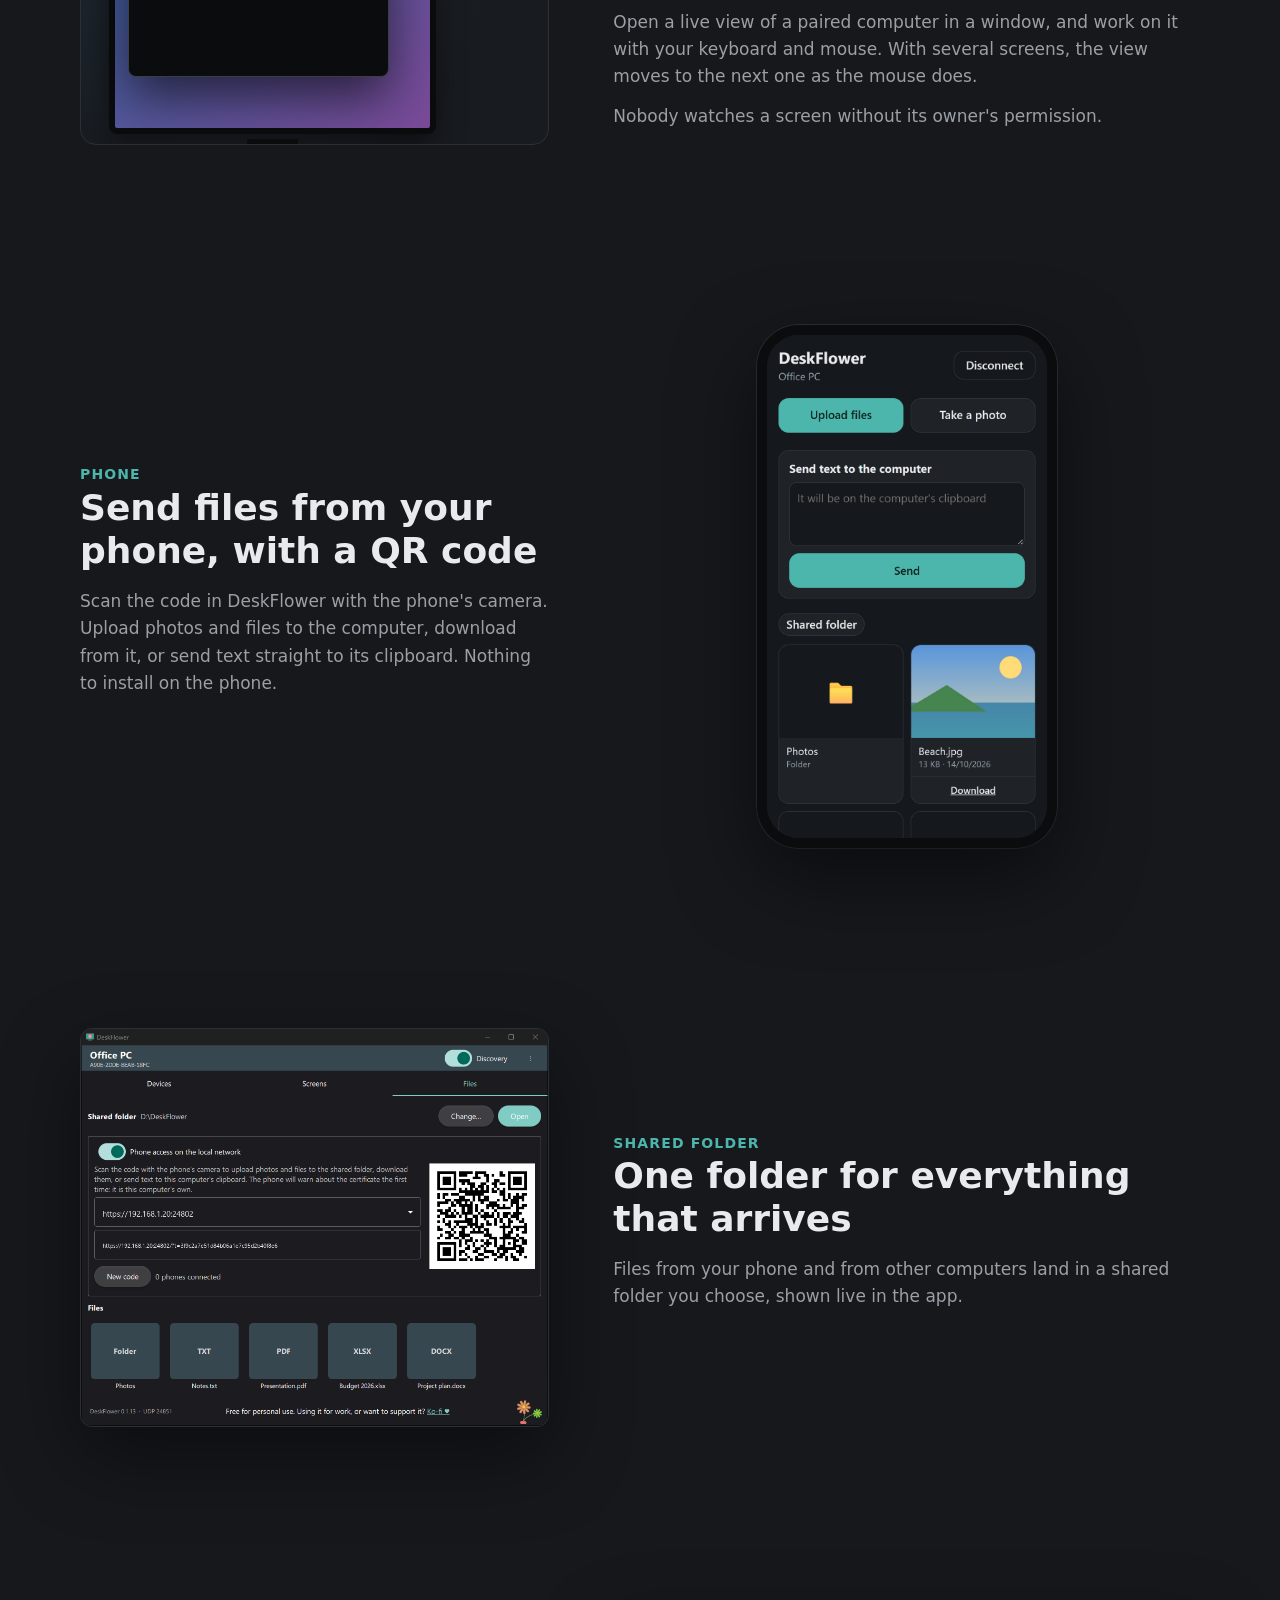
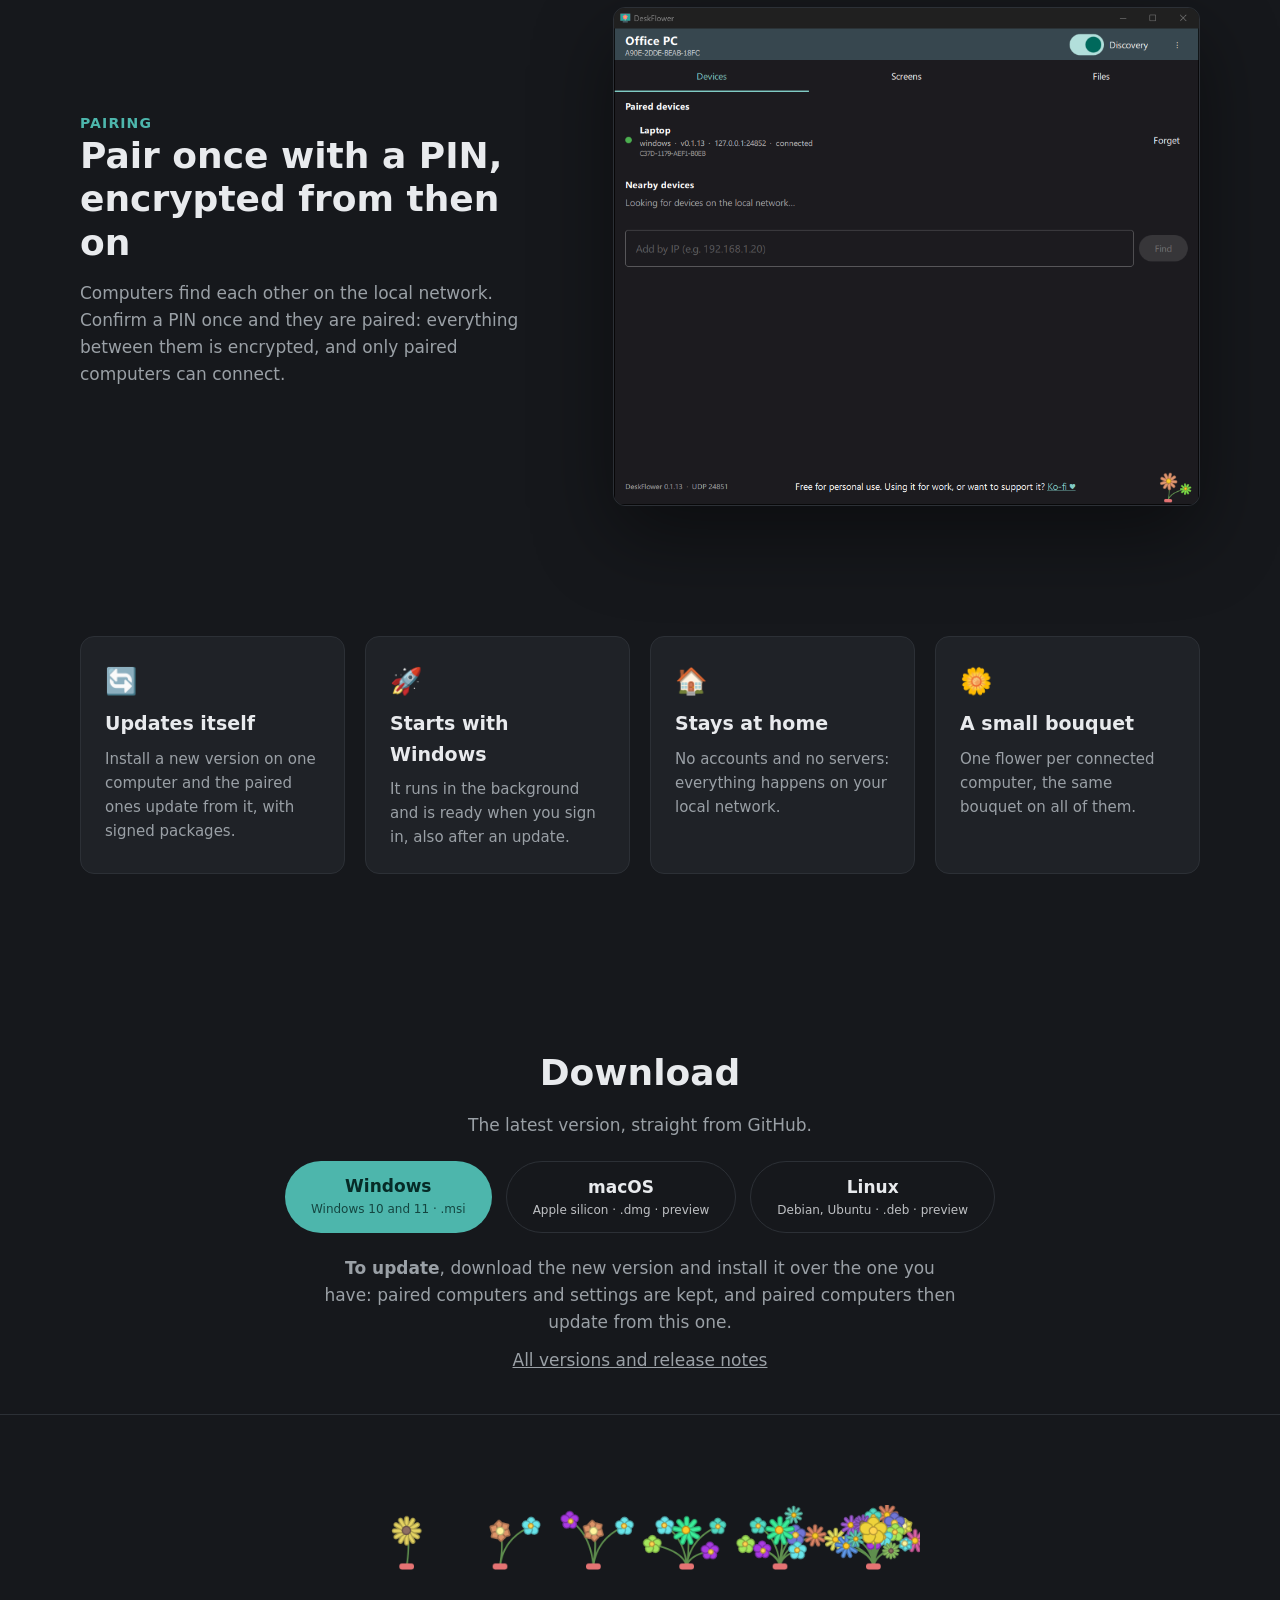
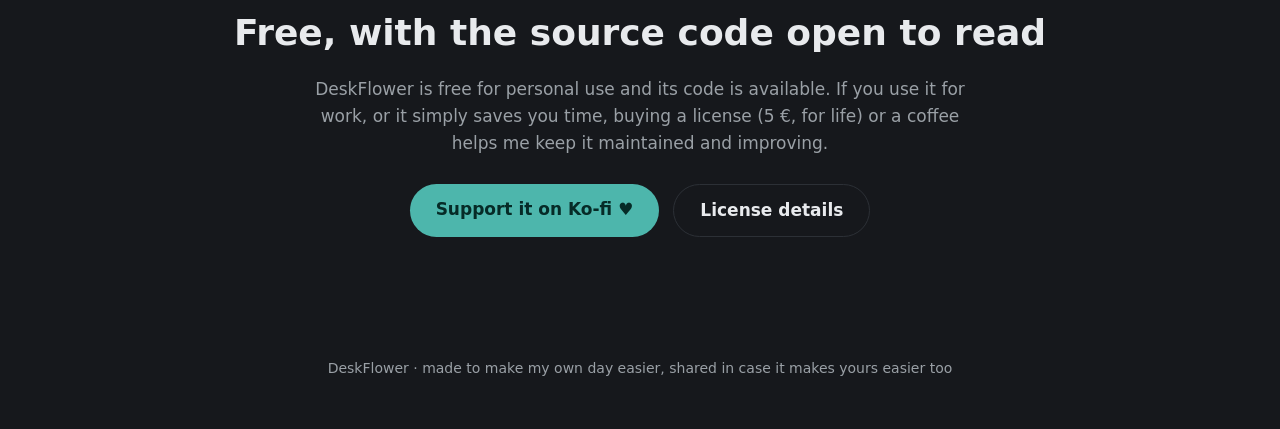
==== commit 0434c8d8: "0.1.18: logs off by default, a way home, download links - Log files only with "logging": true in set" ====
--- a/docs/index.html
+++ b/docs/index.html
@@ -142,6 +142,13 @@
     .card p { margin: 0; color: var(--muted); font-size: 15px; }
     .card .ico { font-size: 26px; }
 
+    .downloads { text-align: center; padding: 80px 0 30px; }
+    .downloads h2 { font-size: clamp(26px, 3.4vw, 36px); margin: 0 0 10px; }
+    .downloads .systems { display: flex; gap: 14px; justify-content: center; flex-wrap: wrap; margin: 22px 0; }
+    .downloads .systems .btn { min-width: 190px; }
+    .downloads .systems small { display: block; font-size: 12px; font-weight: 400; opacity: .8; }
+    .downloads p { color: var(--muted); max-width: 640px; margin: 0 auto 10px; }
+    .downloads p a { color: inherit; }
     .support { text-align: center; padding: 90px 0; border-top: 1px solid var(--line); }
     .support h2 { font-size: clamp(26px, 3.4vw, 36px); margin: 0 0 14px; }
     .support p { color: var(--muted); max-width: 680px; margin: 0 auto 26px; }
@@ -157,7 +164,7 @@
         <a href="#keyboard">Features</a>
         <a href="#phone">Phone</a>
         <a href="#support">Support</a>
-        <a class="btn js-download" href="#">Download</a>
+        <a class="btn" href="#download">Download</a>
       </nav>
     </div>
   </header>
@@ -169,10 +176,10 @@
       <p>Move the cursor past the edge of the screen and keep working on the next computer.
          Copy, paste and drag files between them as if they were one. On your local network, no accounts, no cloud.</p>
       <div class="actions">
-        <a class="btn js-download" href="#">Download for Windows</a>
+        <a class="btn js-download" href="#download">Download</a>
         <a class="btn ghost js-source" href="#">Source code</a>
       </div>
-      <p class="note">Free for personal use · Linux and macOS on the way</p>
+      <p class="note">Free for personal use · Windows, macOS and Linux</p>
       <div class="shot reveal"><img class="media" src="img/screens.png" alt="DeskFlower window: the screens of two computers placed side by side" width="886" height="753"></div>
     </section>
 
@@ -278,6 +285,19 @@
         <div class="card"><div class="ico">🏠</div><h3>Stays at home</h3><p>No accounts and no servers: everything happens on your local network.</p></div>
         <div class="card"><div class="ico">🌼</div><h3>A small bouquet</h3><p>One flower per connected computer, the same bouquet on all of them.</p></div>
       </div>
+    </section>
+
+    <section class="downloads wrap reveal" id="download">
+      <h2>Download</h2>
+      <p class="js-version">The latest version, straight from GitHub.</p>
+      <div class="systems">
+        <a class="btn" data-system="windows" href="#">Windows<small>Windows 10 and 11 · .msi</small></a>
+        <a class="btn ghost" data-system="macos" href="#">macOS<small>Apple silicon · .dmg · preview</small></a>
+        <a class="btn ghost" data-system="linux" href="#">Linux<small>Debian, Ubuntu · .deb · preview</small></a>
+      </div>
+      <p><b>To update</b>, download the new version and install it over the one you have: paired computers and
+         settings are kept, and paired computers then update from this one.</p>
+      <p><a class="js-releases" href="#">All versions and release notes</a></p>
     </section>
 
     <section class="support reveal" id="support">
@@ -300,7 +320,43 @@
     // The published repository (owner/name).
     const REPO = 'bnogalm/DeskFlower';
     const base = `https://github.com/${REPO}`;
-    document.querySelectorAll('.js-download').forEach(a => a.href = `${base}/releases/latest`);
+    const releases = `${base}/releases/latest`;
+    document.querySelectorAll('.js-releases').forEach(a => a.href = releases);
+
+    // Downloads: a direct link to each system's installer in the latest release (the release page
+    // if GitHub cannot be asked). The main button downloads the visitor's own system.
+    const systems = {
+      windows: { name: 'Windows', asset: /windows.*\.msi$|\.msi$/i },
+      macos: { name: 'macOS', asset: /\.dmg$/i },
+      linux: { name: 'Linux', asset: /linux.*\.deb$|\.deb$/i },
+    };
+    const ua = (navigator.userAgentData?.platform || navigator.platform || '') + ' ' + navigator.userAgent;
+    const visitor = /android|iphone|ipad/i.test(ua) ? null
+      : /win/i.test(ua) ? 'windows' : /mac/i.test(ua) ? 'macos' : /linux|x11/i.test(ua) ? 'linux' : null;
+    const links = {};
+    for (const id in systems) links[id] = releases;
+    const show = () => {
+      document.querySelectorAll('[data-system]').forEach(a => a.href = links[a.dataset.system]);
+      document.querySelectorAll('.js-download').forEach(a => {
+        if (!visitor) return; // a phone, or unknown: the downloads section
+        a.href = links[visitor];
+        a.textContent = `Download for ${systems[visitor].name}`;
+      });
+    };
+    show();
+    fetch(`https://api.github.com/repos/${REPO}/releases/latest`)
+      .then(r => r.ok ? r.json() : Promise.reject(r.status))
+      .then(release => {
+        for (const id in systems) {
+          const asset = (release.assets || []).find(a => systems[id].asset.test(a.name));
+          if (asset) links[id] = asset.browser_download_url;
+        }
+        const version = (release.tag_name || '').replace(/^v/, '');
+        if (version)
+          document.querySelectorAll('.js-version').forEach(p => p.textContent = `Version ${version}, straight from GitHub.`);
+        show();
+      })
+      .catch(() => {}); // the release page then
     document.querySelectorAll('.js-source').forEach(a => a.href = base);
     document.querySelectorAll('.js-license').forEach(a => a.href = `${base}/blob/main/COMMERCIAL-LICENSE.md`);
 
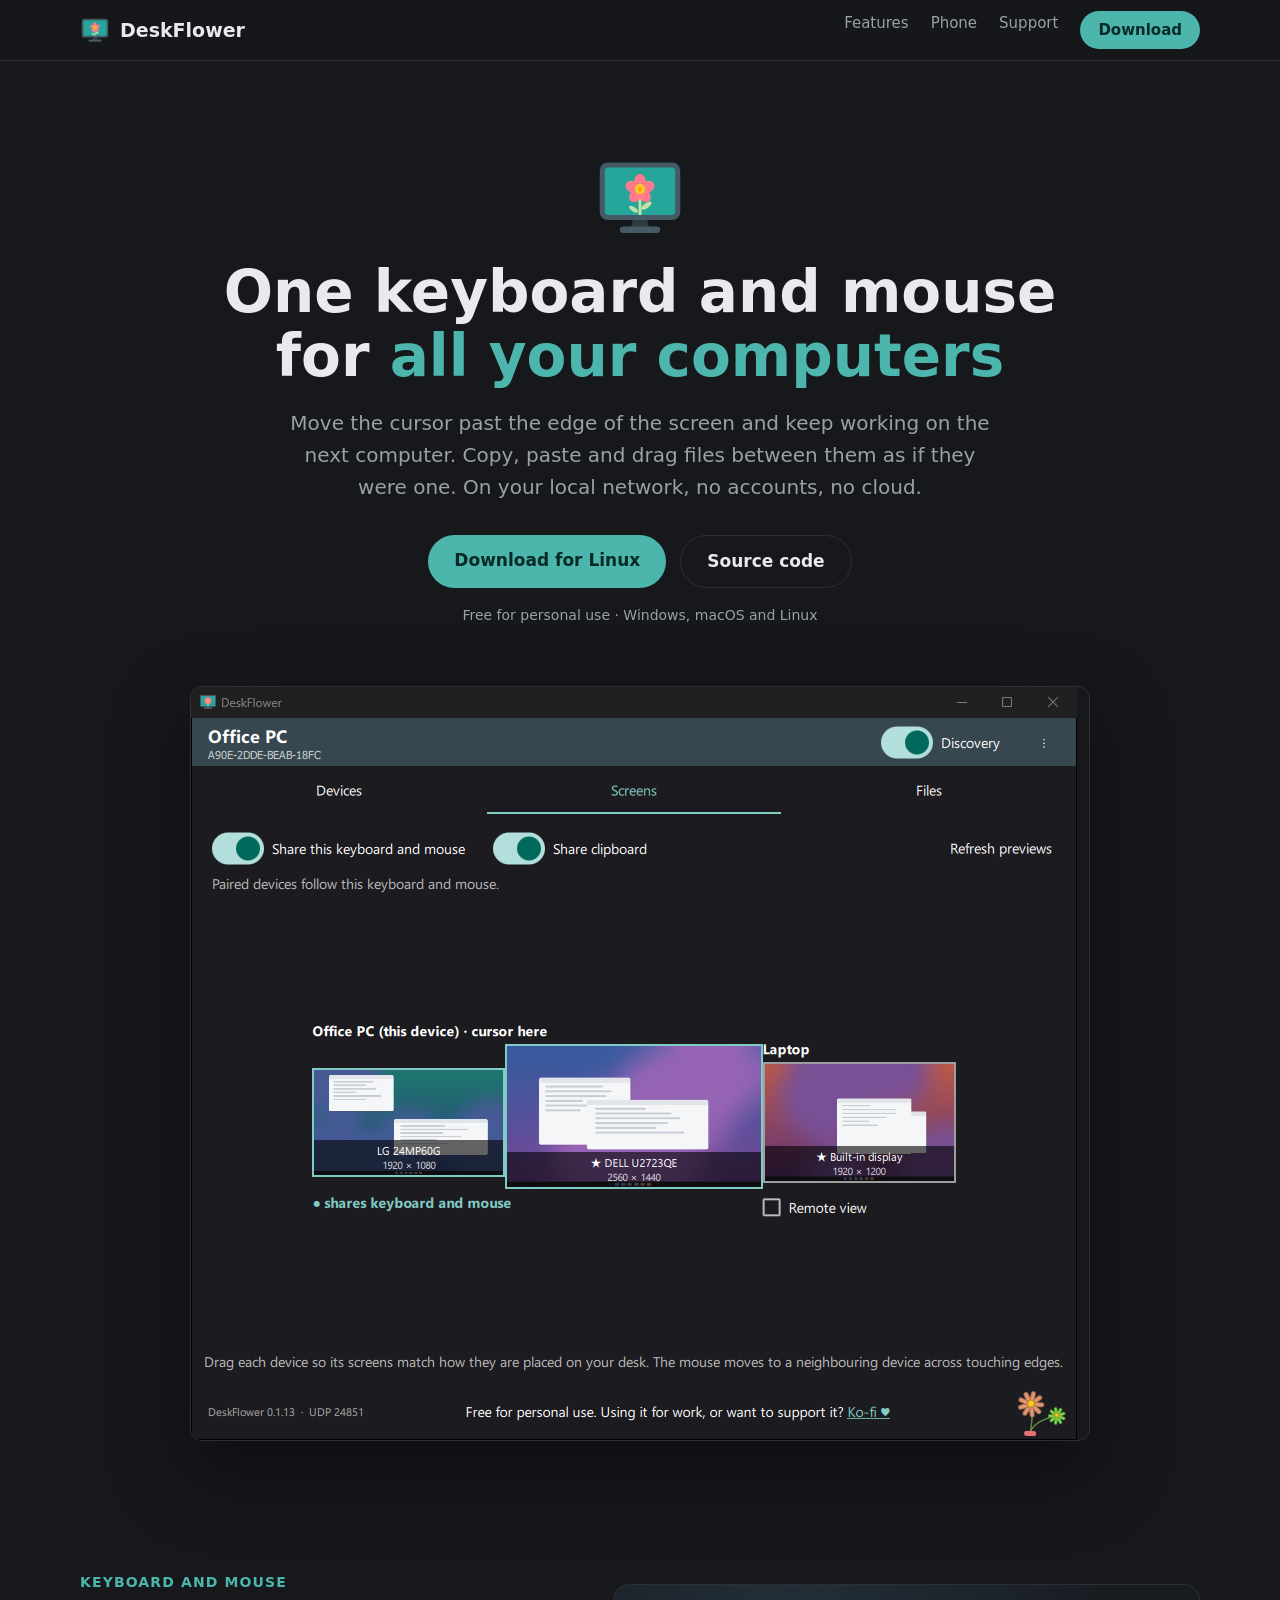
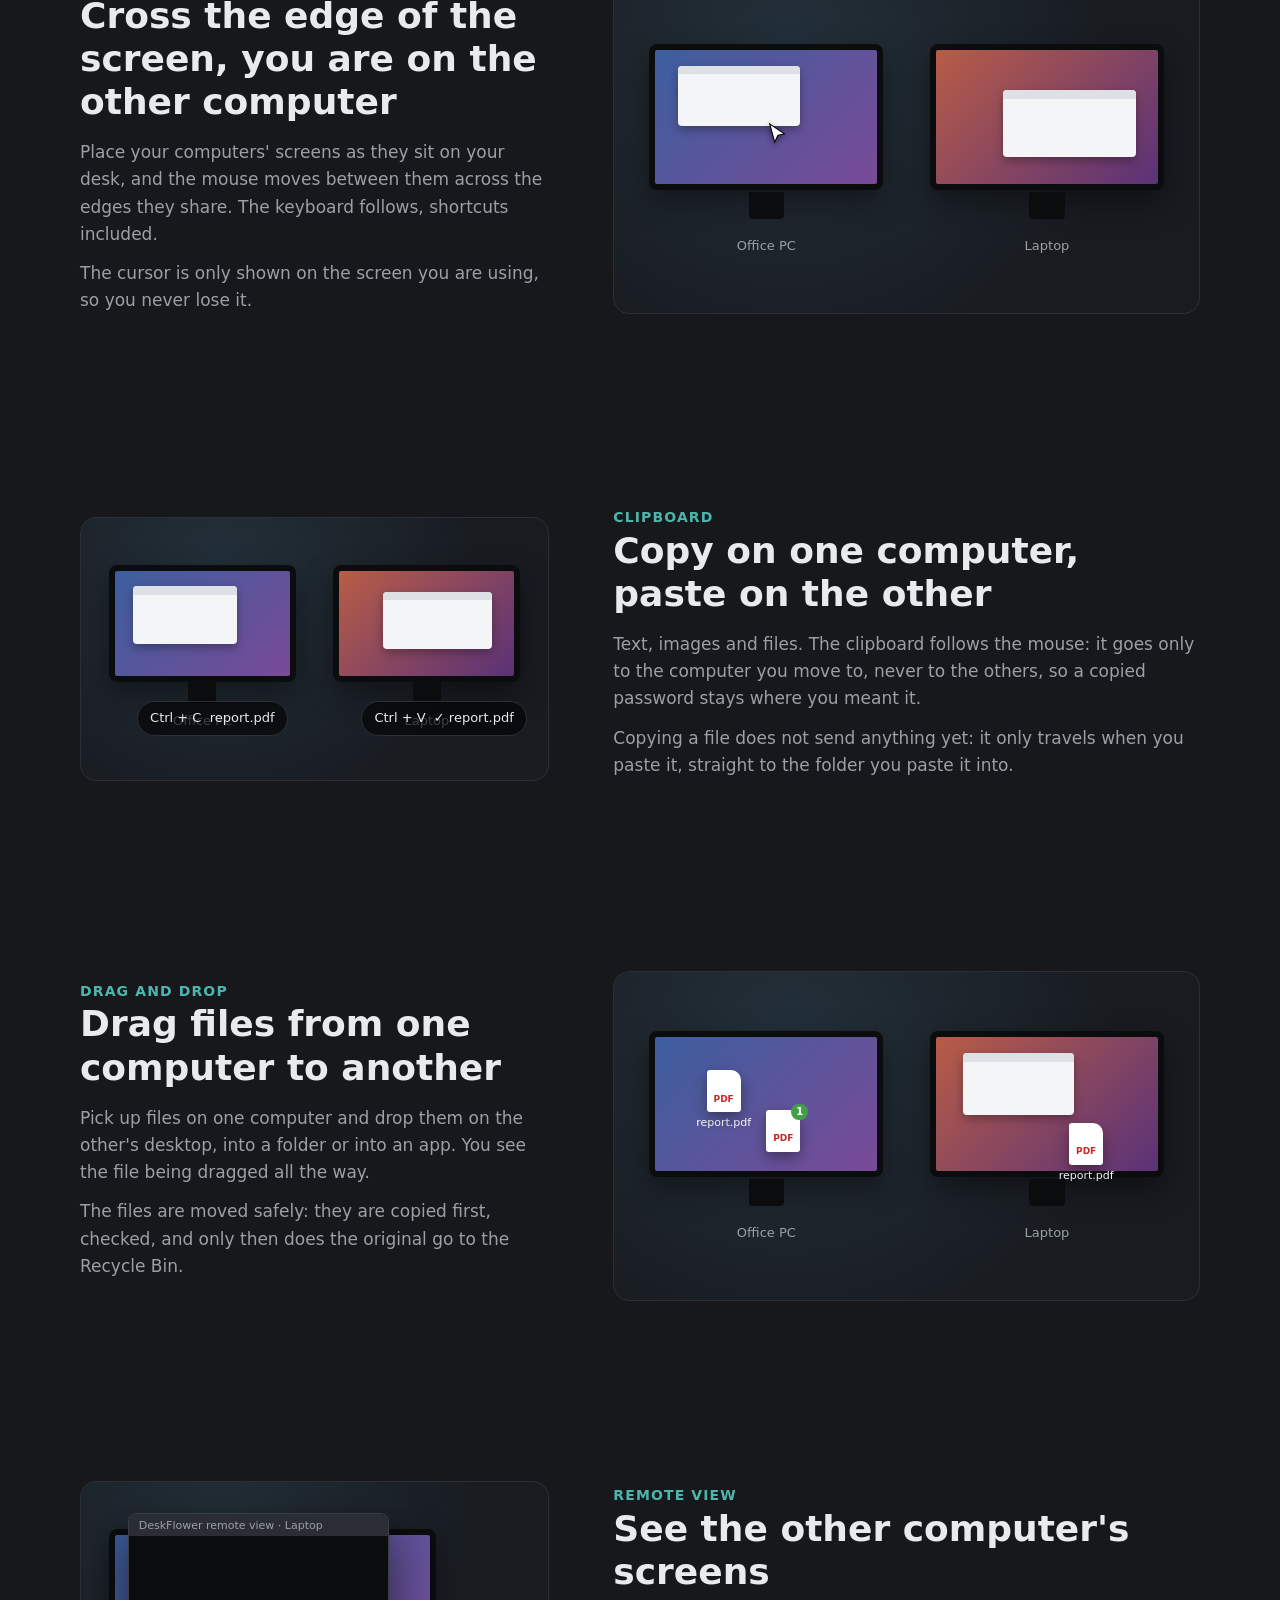
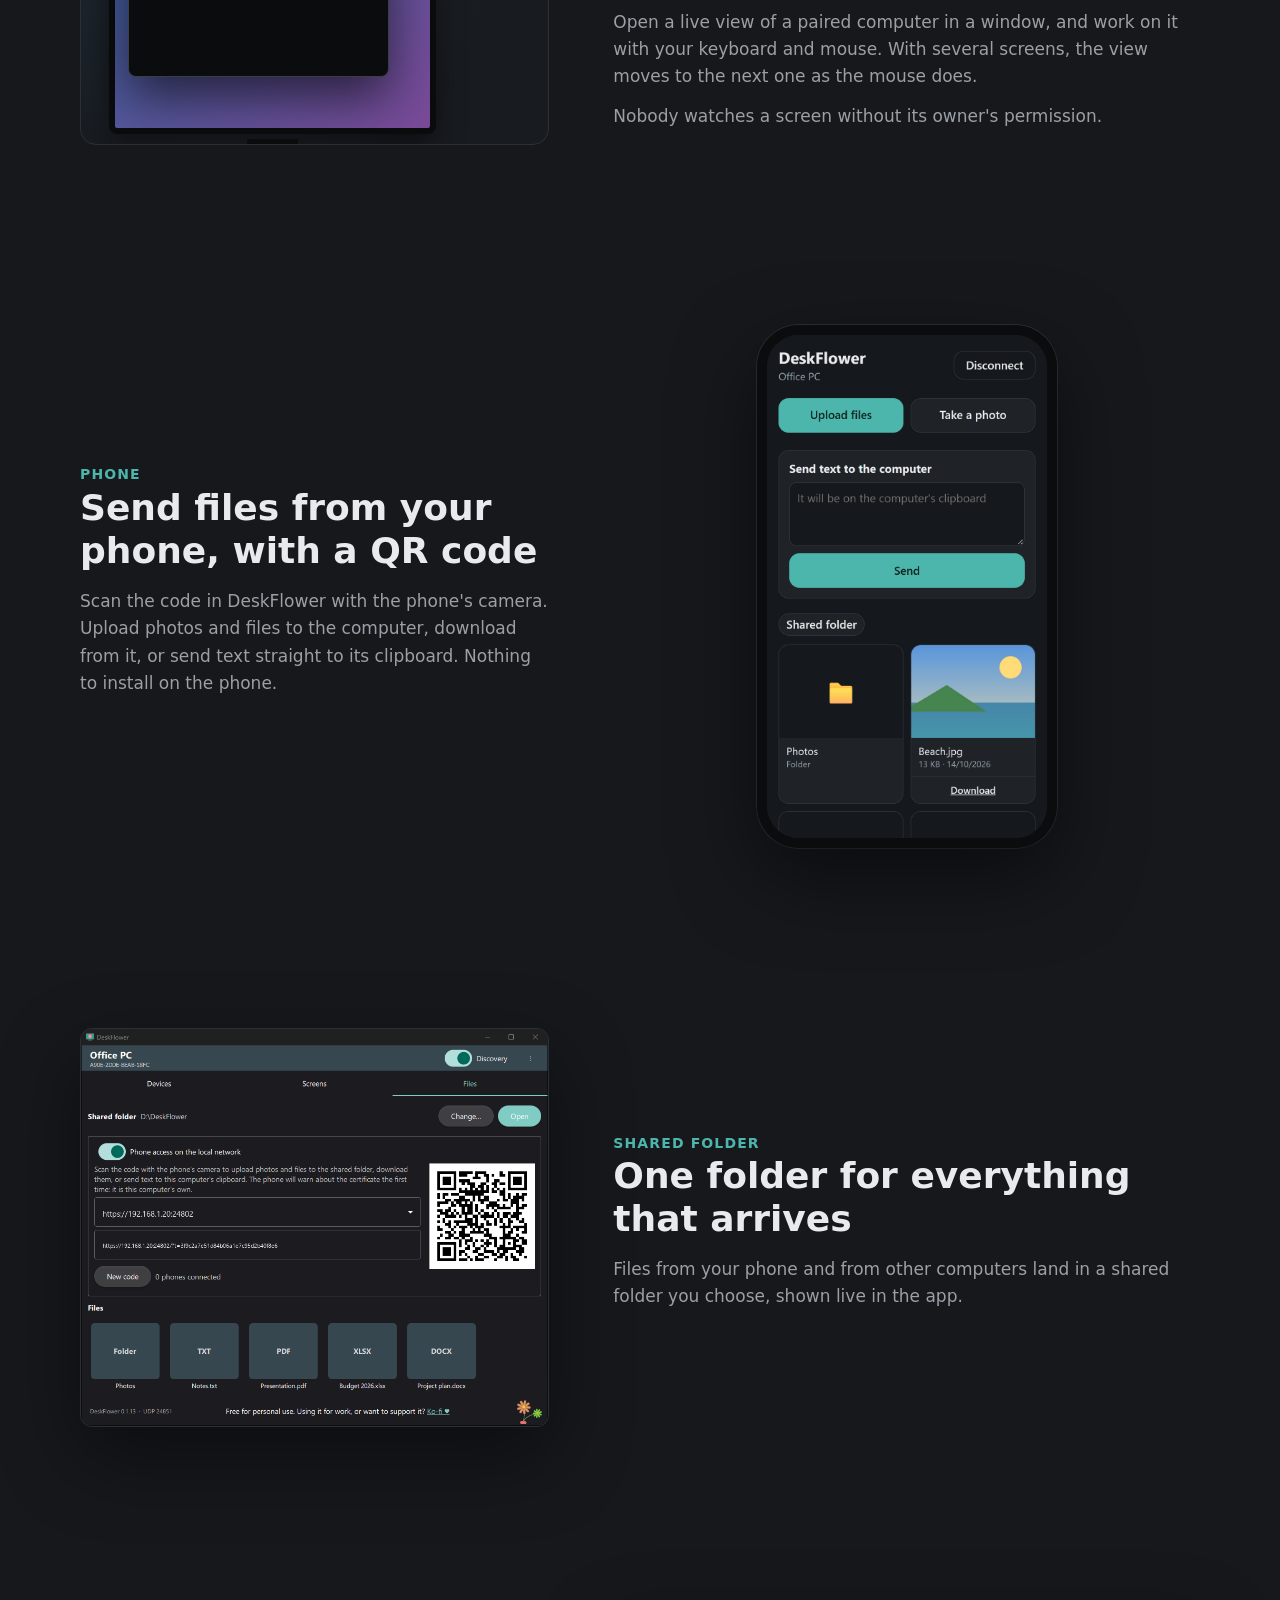
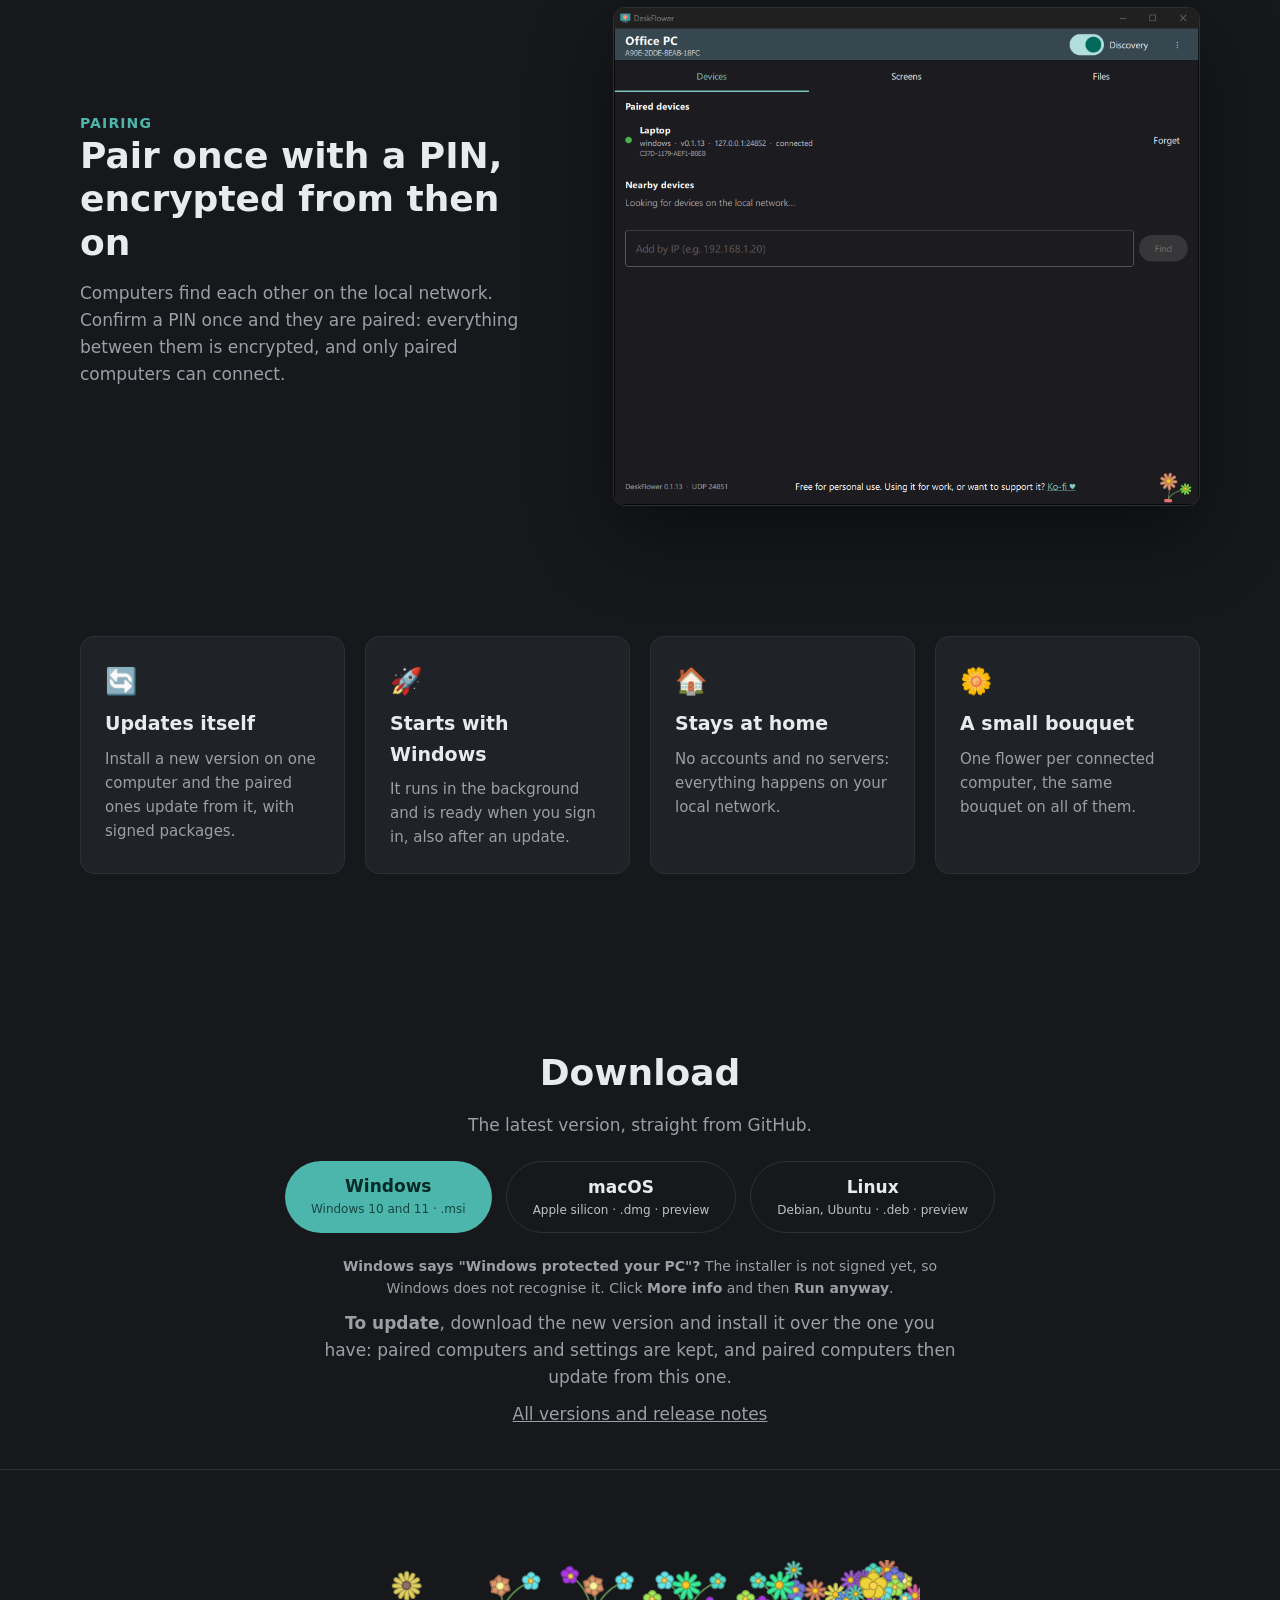
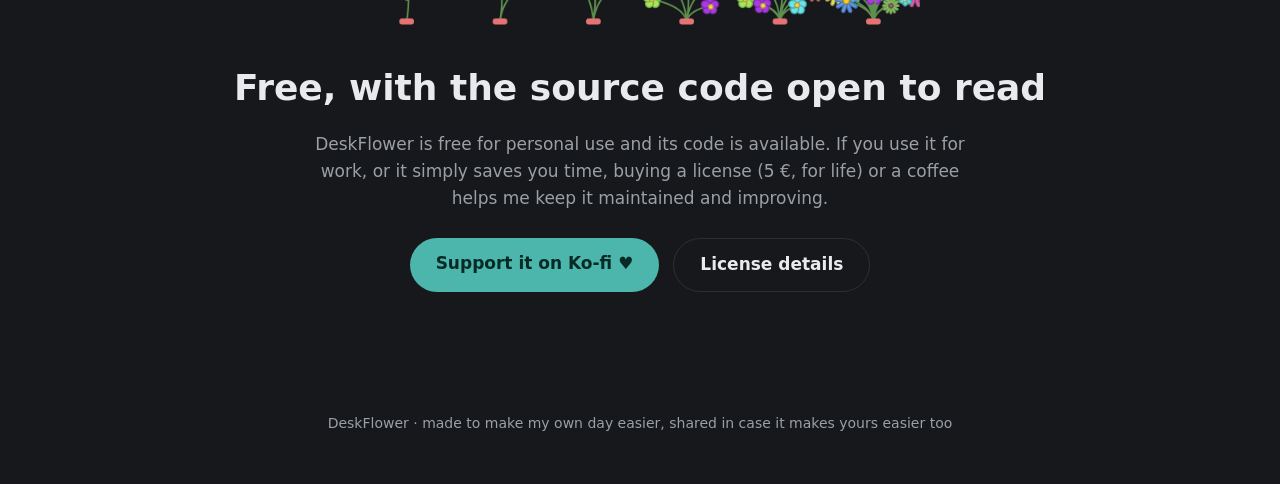
==== commit 095de8d3: "Website: SmartScreen note; winget manifests for 0.1.19 Co-Authored-By: Claude Opus 5.5 <noreply@anth" ====
--- a/docs/index.html
+++ b/docs/index.html
@@ -149,6 +149,7 @@
     .downloads .systems small { display: block; font-size: 12px; font-weight: 400; opacity: .8; }
     .downloads p { color: var(--muted); max-width: 640px; margin: 0 auto 10px; }
     .downloads p a { color: inherit; }
+    .downloads .smartscreen { font-size: 14px; }
     .support { text-align: center; padding: 90px 0; border-top: 1px solid var(--line); }
     .support h2 { font-size: clamp(26px, 3.4vw, 36px); margin: 0 0 14px; }
     .support p { color: var(--muted); max-width: 680px; margin: 0 auto 26px; }
@@ -295,6 +296,8 @@
         <a class="btn ghost" data-system="macos" href="#">macOS<small>Apple silicon · .dmg · preview</small></a>
         <a class="btn ghost" data-system="linux" href="#">Linux<small>Debian, Ubuntu · .deb · preview</small></a>
       </div>
+      <p class="smartscreen"><b>Windows says "Windows protected your PC"?</b> The installer is not signed yet, so
+         Windows does not recognise it. Click <b>More info</b> and then <b>Run anyway</b>.</p>
       <p><b>To update</b>, download the new version and install it over the one you have: paired computers and
          settings are kept, and paired computers then update from this one.</p>
       <p><a class="js-releases" href="#">All versions and release notes</a></p>
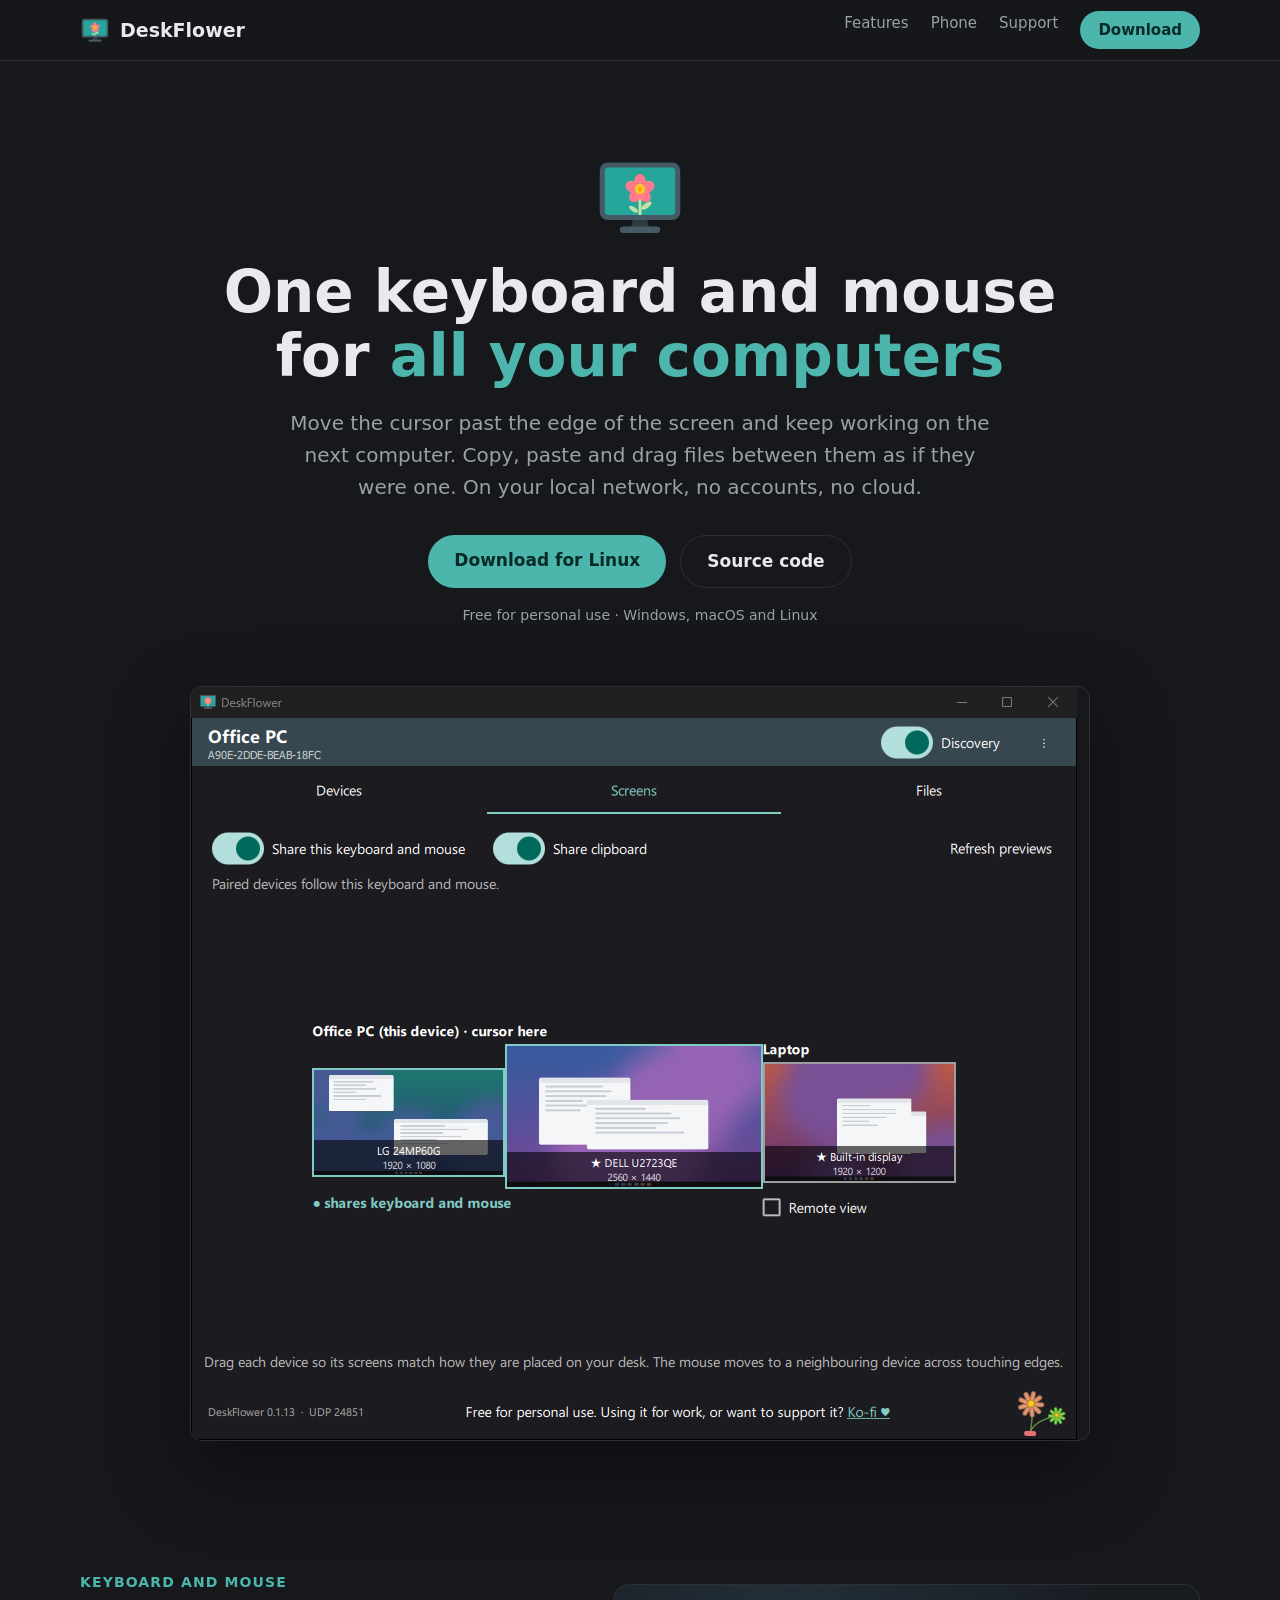
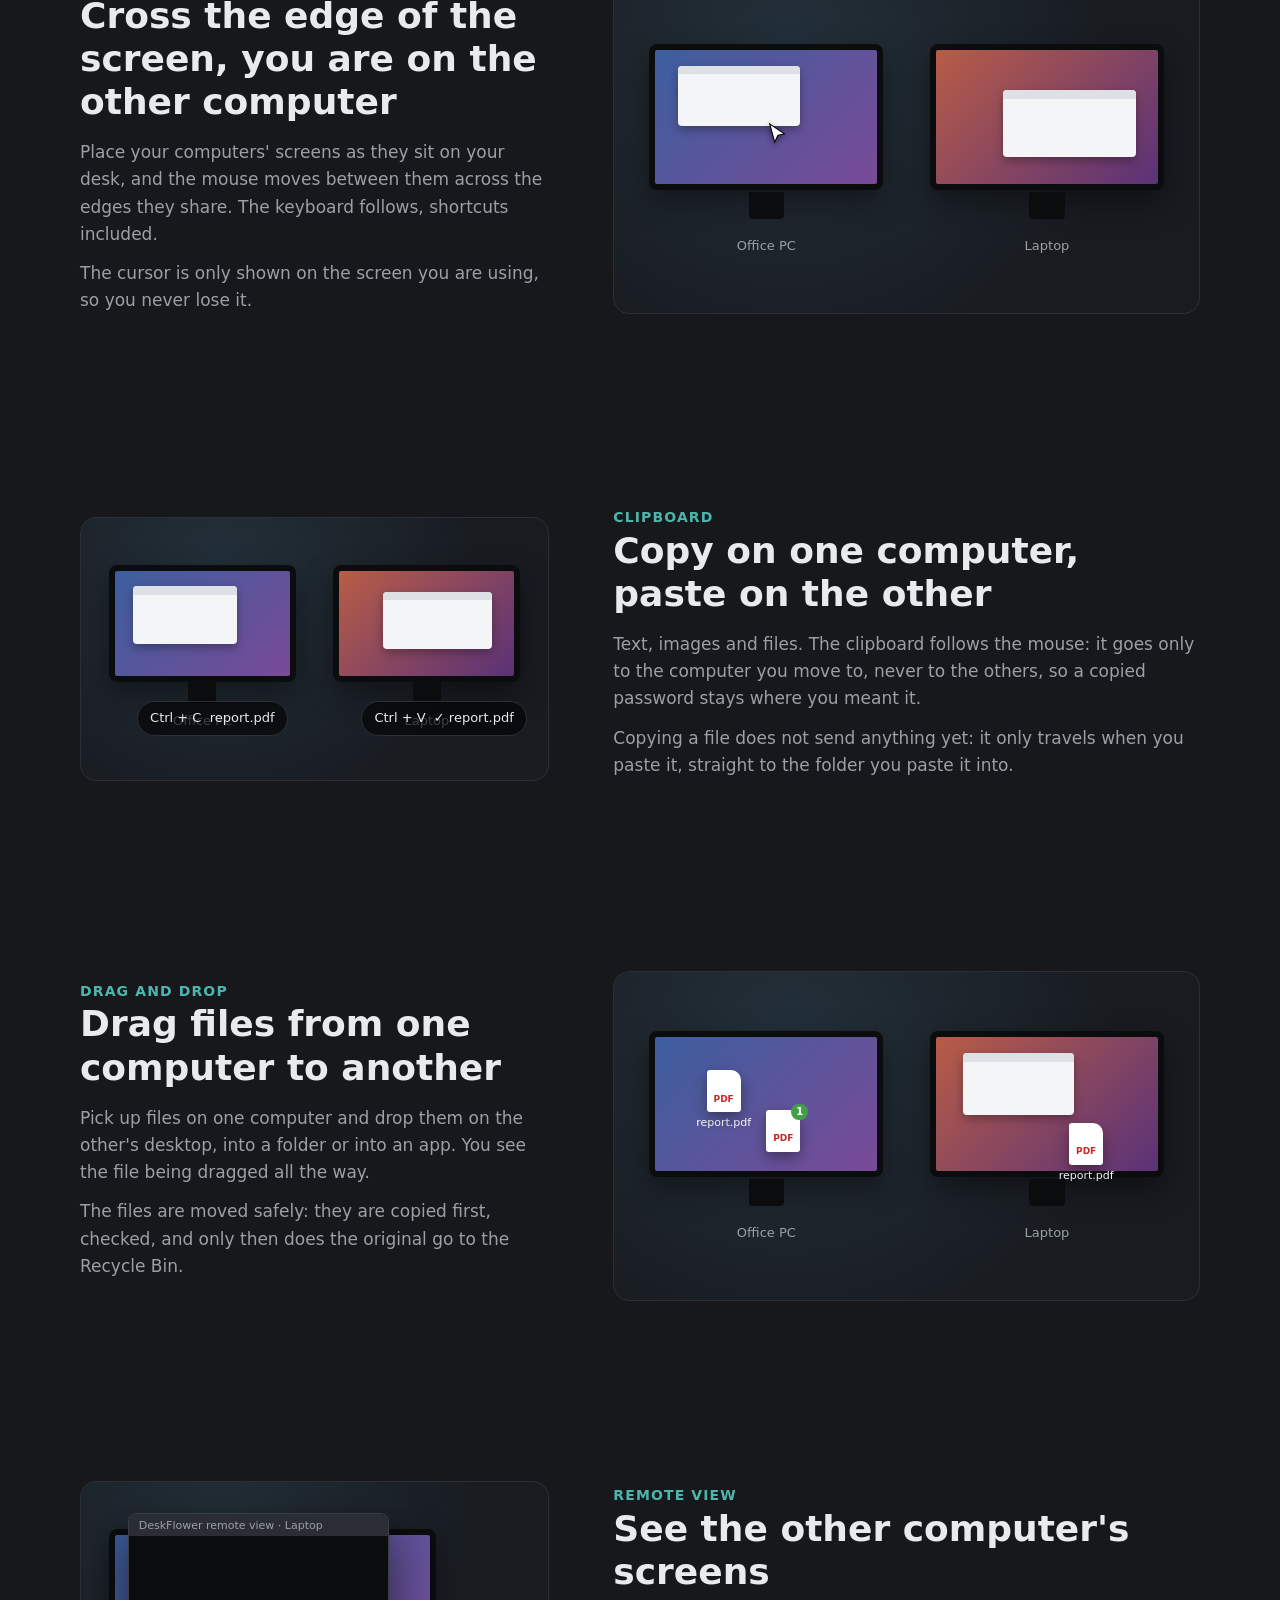
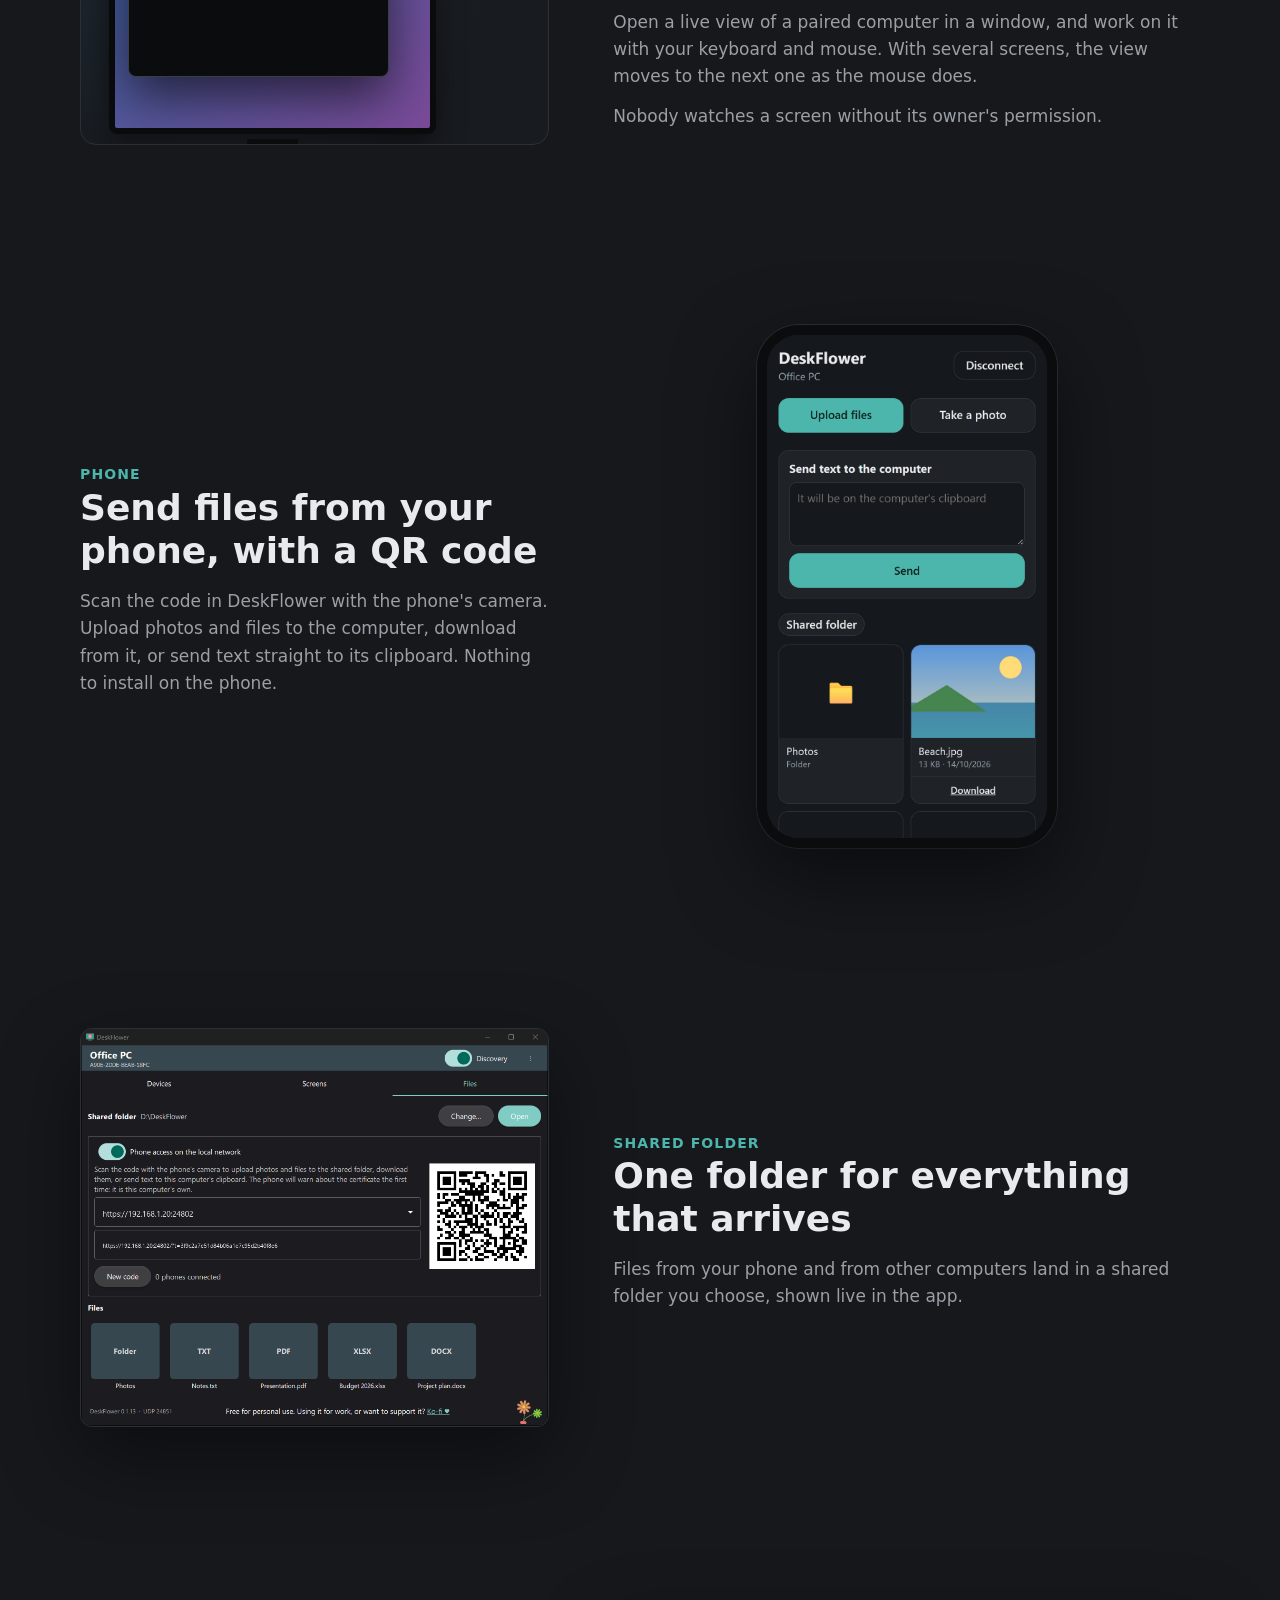
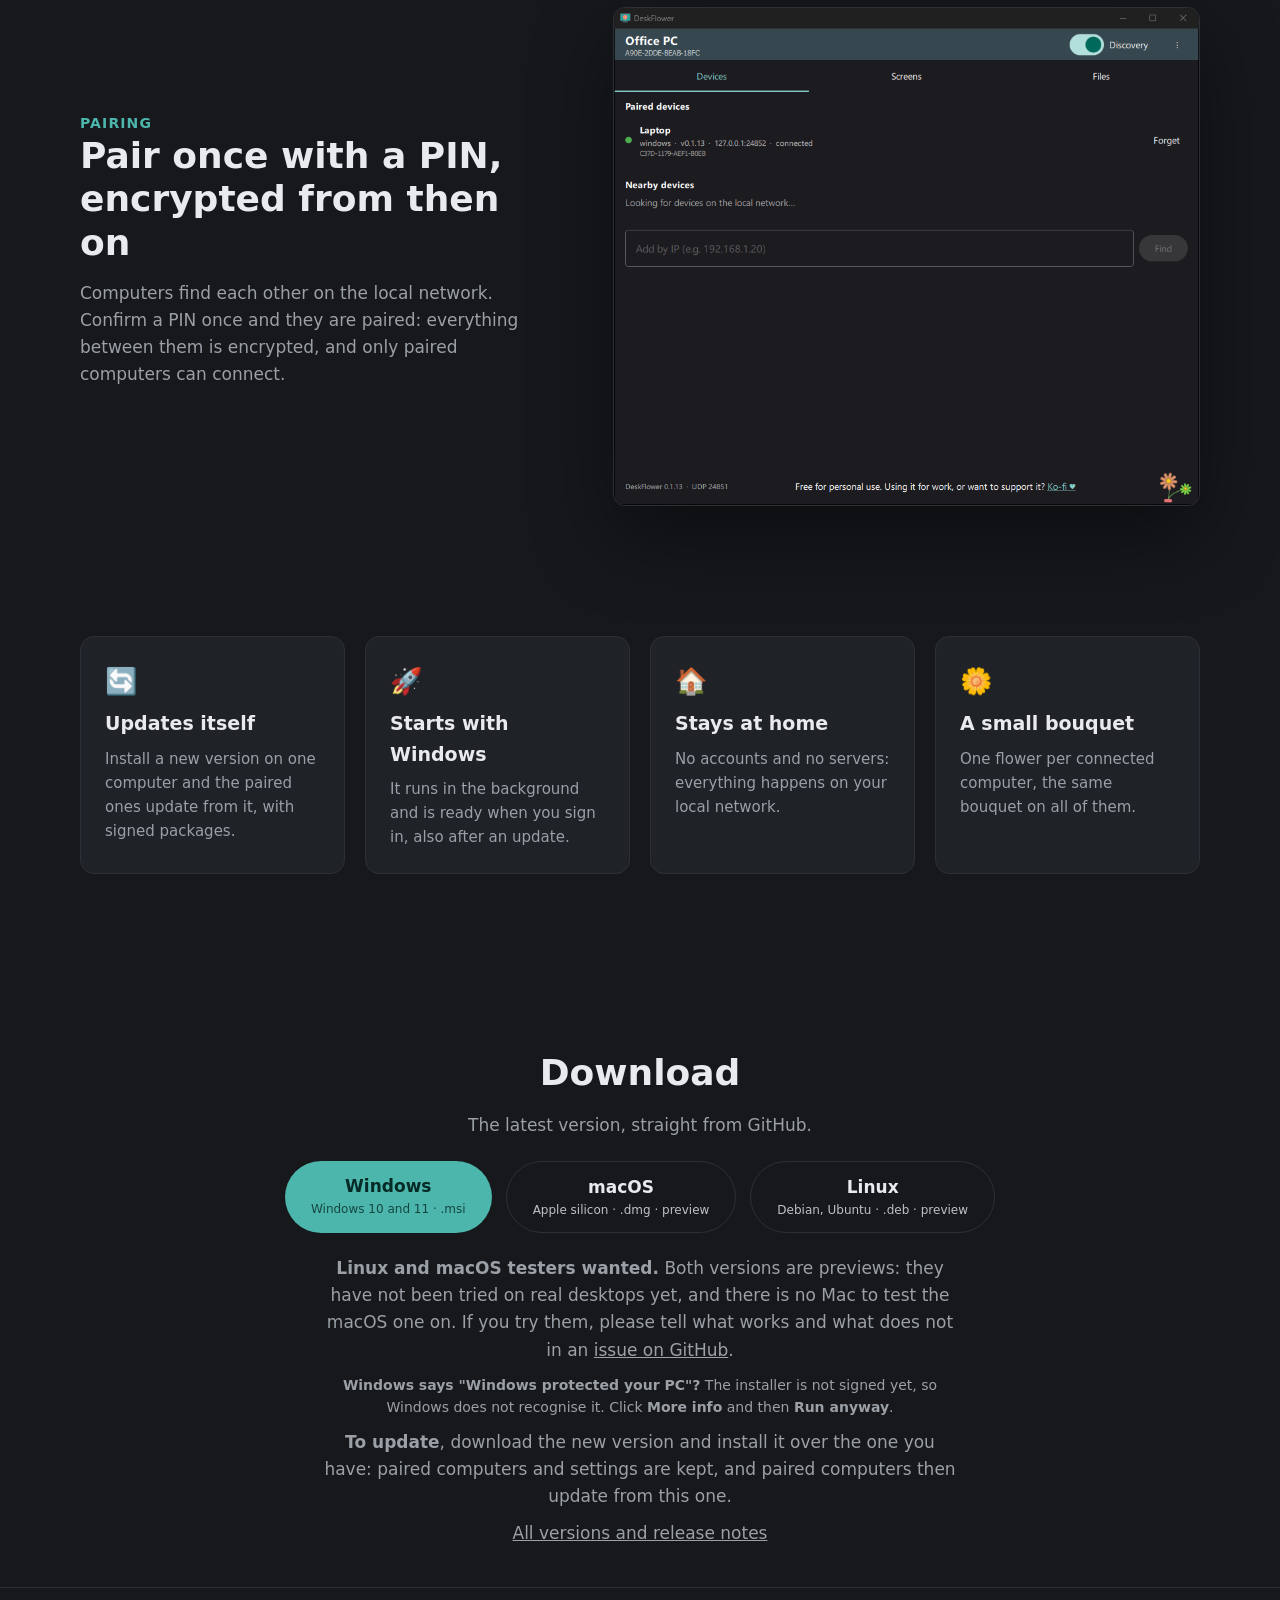
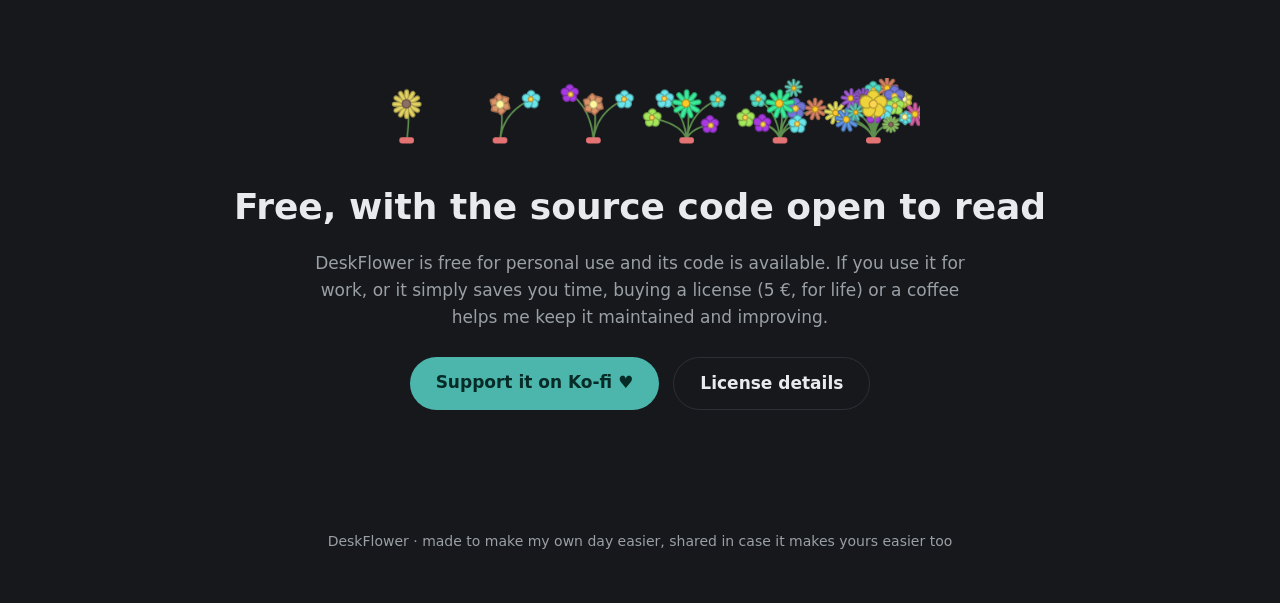
==== commit 53c5191f: "0.1.20: trust levels, sealed shared clipboard, fast file transfers, NAT, Linux/macOS parity Everythi" ====
--- a/docs/index.html
+++ b/docs/index.html
@@ -296,6 +296,9 @@
         <a class="btn ghost" data-system="macos" href="#">macOS<small>Apple silicon · .dmg · preview</small></a>
         <a class="btn ghost" data-system="linux" href="#">Linux<small>Debian, Ubuntu · .deb · preview</small></a>
       </div>
+      <p><b>Linux and macOS testers wanted.</b> Both versions are previews: they have not been tried on real
+         desktops yet, and there is no Mac to test the macOS one on. If you try them, please tell what works
+         and what does not in an <a href="https://github.com/bnogalm/DeskFlower/issues">issue on GitHub</a>.</p>
       <p class="smartscreen"><b>Windows says "Windows protected your PC"?</b> The installer is not signed yet, so
          Windows does not recognise it. Click <b>More info</b> and then <b>Run anyway</b>.</p>
       <p><b>To update</b>, download the new version and install it over the one you have: paired computers and
